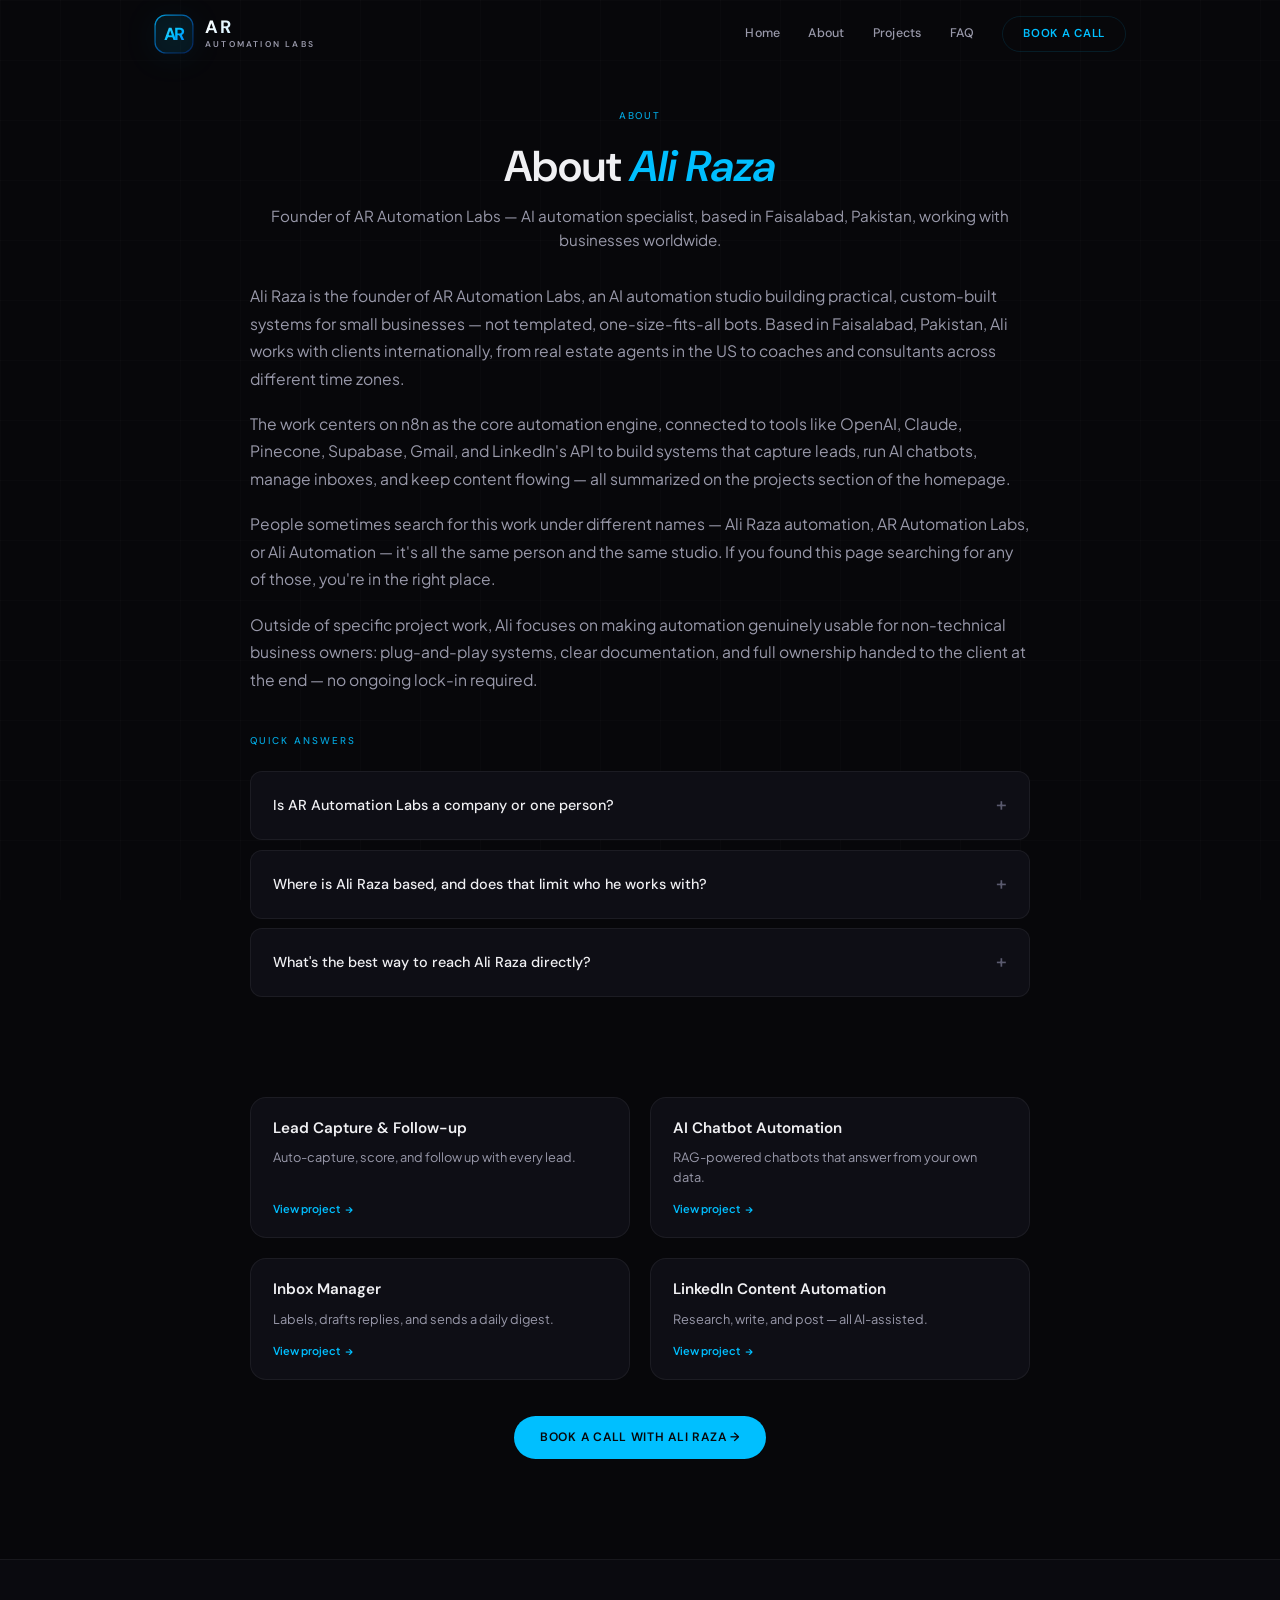
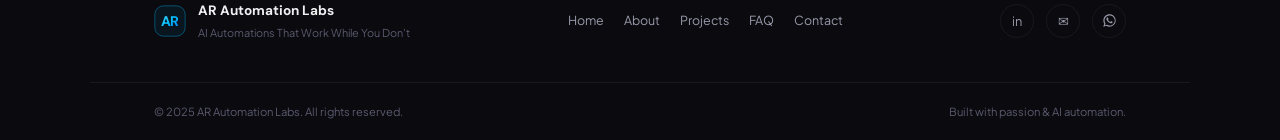
==== about.html @ 4096d112 "Add files via upload" ====
<!DOCTYPE html>
<html lang="en">
<head>
    <meta charset="UTF-8">
    <meta name="viewport" content="width=device-width, initial-scale=1.0">
    <title>About Ali Raza | Founder, AR Automation Labs</title>
    <meta name="description" content="Ali Raza is the founder of AR Automation Labs, an AI automation specialist based in Faisalabad, Pakistan, building n8n workflows for real estate, coaching, and consulting businesses worldwide.">
    <meta name="author" content="Ali Raza">
    <meta name="robots" content="index, follow, max-snippet:-1">
    <link rel="canonical" href="https://ar-automation-labs.vercel.app/about.html">

    <!-- Google Search Console verification: paste your code inside content="" below -->
    <meta name="google-site-verification" content="PASTE_YOUR_GSC_CODE_HERE">

    <meta property="og:type" content="website">
    <meta property="og:url" content="https://ar-automation-labs.vercel.app/about.html">
    <meta property="og:title" content="About Ali Raza — Founder, AR Automation Labs">
    <meta property="og:description" content="The story behind Ali Raza and AR Automation Labs.">
    <meta property="og:site_name" content="AR Automation Lab">
    <meta property="og:image" content="https://ar-automation-labs.vercel.app/uploads/profile_pic.png">
    <meta property="og:image:alt" content="Ali Raza — AI Automation Specialist at AR Automation Lab">

    <meta name="twitter:card" content="summary_large_image">
    <meta name="twitter:title" content="About Ali Raza — Founder, AR Automation Labs">
    <meta name="twitter:description" content="The story behind Ali Raza and AR Automation Labs.">
    <meta name="twitter:image" content="https://ar-automation-labs.vercel.app/uploads/profile_pic.png">
    <meta name="twitter:image:alt" content="Ali Raza — AI Automation Specialist at AR Automation Lab">

    <meta name="theme-color" content="#07070A">

    <link rel="preconnect" href="https://fonts.googleapis.com">
    <link rel="preconnect" href="https://fonts.gstatic.com" crossorigin>
    <link href="https://fonts.googleapis.com/css2?family=DM+Sans:ital,opsz,wght@0,9..40,300;0,9..40,400;0,9..40,500;0,9..40,600;0,9..40,700;1,9..40,400;1,9..40,700&family=Plus+Jakarta+Sans:wght@300;400;500;600;700&display=swap" rel="stylesheet">

    <link rel="icon" type="image/svg+xml" href="favicon.svg">
    <link rel="apple-touch-icon" href="uploads/profile_pic.png">

    <script type="application/ld+json">
    {
      "@context": "https://schema.org",
      "@type": "ProfilePage",
      "mainEntity": { "@id": "https://ar-automation-labs.vercel.app#person" }
    }
    </script>

    <link rel="stylesheet" href="style.css">
</head>
<body>
    <div class="scroll-progress" id="scrollProgress" aria-hidden="true"></div>
    <div class="grid-bg" aria-hidden="true"></div>
    <div class="mouse-glow" id="mouseGlow" aria-hidden="true"></div>

    <header class="header" role="banner">
        <div class="header__inner">
            <a href="index.html#hero" class="brand" aria-label="AR Automation Labs - Home">
                <span class="brand__mark" aria-hidden="true">
                    <svg viewBox="0 0 48 48" fill="none">
                        <defs>
                            <linearGradient id="arGrad" x1="4" y1="4" x2="44" y2="44" gradientUnits="userSpaceOnUse">
                                <stop stop-color="#7FE3FF"/><stop offset=".5" stop-color="#00BFFF"/><stop offset="1" stop-color="#0055FF"/>
                            </linearGradient>
                            <linearGradient id="arRing" x1="0" y1="0" x2="48" y2="48" gradientUnits="userSpaceOnUse">
                                <stop stop-color="rgba(0,191,255,.85)"/><stop offset="1" stop-color="rgba(0,85,255,.25)"/>
                            </linearGradient>
                        </defs>
                        <rect x="1.25" y="1.25" width="45.5" height="45.5" rx="13" fill="rgba(0,191,255,.07)" stroke="url(#arRing)" stroke-width="1.4"/>
                        <text x="24" y="24" text-anchor="middle" dominant-baseline="central" fill="url(#arGrad)" font-family="'DM Sans','Plus Jakarta Sans',sans-serif" font-size="21" font-weight="700" letter-spacing="-1.4">AR</text>
                    </svg>
                </span>
                <span class="brand__txt">
                    <span class="brand__name">AR</span>
                    <span class="brand__sub">Automation Labs</span>
                </span>
            </a>
            <nav class="header__nav" role="navigation" aria-label="Main">
                <a href="index.html#hero" class="header__nav-link">Home</a>
                <a href="index.html#about" class="header__nav-link">About</a>
                <a href="index.html#automations" class="header__nav-link">Projects</a>
                <a href="index.html#faq" class="header__nav-link">FAQ</a>
                <a href="index.html#contact" class="header__cta">Book a Call</a>
            </nav>
            <button class="header__menu-btn" aria-label="Menu" aria-expanded="false">
                <span></span><span></span><span></span>
            </button>
        </div>
    </header>

    <div class="mobile-menu" id="mobileMenu" role="dialog" aria-label="Navigation menu" aria-hidden="true">
        <button class="mobile-menu__close" id="mobileMenuClose" aria-label="Close menu">
            <svg viewBox="0 0 24 24" fill="none" aria-hidden="true"><path d="M6 6l12 12M18 6L6 18" stroke="currentColor" stroke-width="2" stroke-linecap="round"/></svg>
        </button>
        <div class="mobile-menu__inner">
            <a href="index.html#hero" class="mobile-menu__link">Home</a>
            <a href="index.html#about" class="mobile-menu__link">About</a>
            <a href="index.html#automations" class="mobile-menu__link">Projects</a>
            <a href="index.html#faq" class="mobile-menu__link">FAQ</a>
            <a href="index.html#contact" class="mobile-menu__cta">Book a Call</a>
        </div>
    </div>

    <main>
        <section class="section section--compact" data-animate>
            <div class="automations__inner" style="max-width:780px">

                <div class="automations__head" style="margin-bottom:30px">
                    <span class="label">About</span>
                    <h1 style="font-family:var(--fh);font-size:clamp(1.8rem,4vw,2.7rem);font-weight:600;line-height:1.15;margin-bottom:12px">About <span class="cyan">Ali Raza</span></h1>
                    <p class="automations__head-sub">Founder of AR Automation Labs — AI automation specialist, based in Faisalabad, Pakistan, working with businesses worldwide.</p>
                </div>

                <p style="color:var(--t2);line-height:1.75;margin-bottom:18px;font-size:.98rem">Ali Raza is the founder of AR Automation Labs, an AI automation studio building practical, custom-built systems for small businesses — not templated, one-size-fits-all bots. Based in Faisalabad, Pakistan, Ali works with clients internationally, from real estate agents in the US to coaches and consultants across different time zones.</p>
                <p style="color:var(--t2);line-height:1.75;margin-bottom:18px;font-size:.98rem">The work centers on n8n as the core automation engine, connected to tools like OpenAI, Claude, Pinecone, Supabase, Gmail, and LinkedIn's API to build systems that capture leads, run AI chatbots, manage inboxes, and keep content flowing — all summarized on the <a href="index.html#automations">projects section</a> of the homepage.</p>
                <p style="color:var(--t2);line-height:1.75;margin-bottom:18px;font-size:.98rem">People sometimes search for this work under different names — Ali Raza automation, AR Automation Labs, or Ali Automation — it's all the same person and the same studio. If you found this page searching for any of those, you're in the right place.</p>
                <p style="color:var(--t2);line-height:1.75;margin-bottom:32px;font-size:.98rem">Outside of specific project work, Ali focuses on making automation genuinely usable for non-technical business owners: plug-and-play systems, clear documentation, and full ownership handed to the client at the end — no ongoing lock-in required.</p>

                <div style="margin-bottom:8px">
                    <span class="label" style="margin-bottom:14px">Quick answers</span>
                </div>
                <div class="faq__list">
                    <div class="faq-item faq-item--visible">
                        <button class="faq-q" aria-expanded="false">Is AR Automation Labs a company or one person?</button>
                        <div class="faq-a"><p>Ali Raza is the founder and the person actually building every automation — a focused, hands-on studio rather than a large agency.</p></div>
                    </div>
                    <div class="faq-item faq-item--visible">
                        <button class="faq-q" aria-expanded="false">Where is Ali Raza based, and does that limit who he works with?</button>
                        <div class="faq-a"><p>Based in Faisalabad, Pakistan, but working with clients worldwide remotely — location hasn't been a barrier for any project so far.</p></div>
                    </div>
                    <div class="faq-item faq-item--visible">
                        <button class="faq-q" aria-expanded="false">What's the best way to reach Ali Raza directly?</button>
                        <div class="faq-a"><p>Email, LinkedIn, or WhatsApp — all linked at the bottom of every page, or use the contact form on the homepage.</p></div>
                    </div>
                </div>
            </div>
        </section>

        <section class="section section--compact" data-animate style="padding-top:0">
            <div class="automations__inner" style="max-width:780px">
                <div class="cards-grid">
                    <a class="card" href="lead-capture.html">
                        <div class="card__body"><h3>Lead Capture & Follow-up</h3><p>Auto-capture, score, and follow up with every lead.</p><span class="card__cta">View project <span class="card__cta-arrow">→</span></span></div>
                    </a>
                    <a class="card" href="ai-chatbots.html">
                        <div class="card__body"><h3>AI Chatbot Automation</h3><p>RAG-powered chatbots that answer from your own data.</p><span class="card__cta">View project <span class="card__cta-arrow">→</span></span></div>
                    </a>
                    <a class="card" href="inbox-manager.html">
                        <div class="card__body"><h3>Inbox Manager</h3><p>Labels, drafts replies, and sends a daily digest.</p><span class="card__cta">View project <span class="card__cta-arrow">→</span></span></div>
                    </a>
                    <a class="card" href="linkedin-content.html">
                        <div class="card__body"><h3>LinkedIn Content Automation</h3><p>Research, write, and post — all AI-assisted.</p><span class="card__cta">View project <span class="card__cta-arrow">→</span></span></div>
                    </a>
                </div>
                <div style="text-align:center;margin-top:36px">
                    <a href="index.html#contact" class="btn btn--solid">Book a Call With Ali Raza →</a>
                </div>
            </div>
        </section>
    </main>

    <footer class="footer" role="contentinfo">
        <div class="footer__inner">
            <div class="footer__brand">
                <svg width="32" height="32" viewBox="0 0 48 48" fill="none" aria-hidden="true">
                    <defs><linearGradient id="arGradF" x1="4" y1="4" x2="44" y2="44" gradientUnits="userSpaceOnUse"><stop stop-color="#7FE3FF"/><stop offset=".5" stop-color="#00BFFF"/><stop offset="1" stop-color="#0055FF"/></linearGradient></defs>
                    <rect x="1.25" y="1.25" width="45.5" height="45.5" rx="13" fill="rgba(0,191,255,.07)" stroke="rgba(0,191,255,.4)" stroke-width="1.4"/>
                    <text x="24" y="24" text-anchor="middle" dominant-baseline="central" fill="url(#arGradF)" font-family="'DM Sans','Plus Jakarta Sans',sans-serif" font-size="21" font-weight="700" letter-spacing="-1.4">AR</text>
                </svg>
                <div><span class="footer__brand-name">AR Automation Labs</span><span class="footer__brand-sub">AI Automations That Work While You Don't</span></div>
            </div>
            <nav class="footer__nav" aria-label="Footer navigation">
                <a href="index.html#hero">Home</a>
                <a href="index.html#about">About</a>
                <a href="index.html#automations">Projects</a>
                <a href="index.html#faq">FAQ</a>
                <a href="index.html#contact">Contact</a>
            </nav>
            <div class="footer__socials">
                <a href="https://www.linkedin.com/in/ar-automation-labs/" target="_blank" rel="noopener" aria-label="LinkedIn">in</a>
                <a href="https://mail.google.com/mail/?view=cm&to=aiautomationexpert786@gmail.com" target="_blank" rel="noopener" aria-label="Email">&#9993;</a>
                <a href="https://wa.me/923236290238" target="_blank" rel="noopener" aria-label="WhatsApp"><svg viewBox="0 0 24 24" width="15" height="15" fill="currentColor" aria-hidden="true"><path d="M12.04 2C6.6 2 2.2 6.4 2.2 11.84c0 1.94.52 3.76 1.42 5.33L2 22l4.96-1.58a9.8 9.8 0 005.08 1.4h.01c5.43 0 9.84-4.4 9.84-9.84C21.89 6.4 17.48 2 12.04 2zm0 17.96h-.01a8.2 8.2 0 01-4.17-1.14l-.3-.18-2.94.94.95-2.87-.2-.3a8.14 8.14 0 01-1.25-4.37c0-4.5 3.67-8.16 8.18-8.16 2.18 0 4.23.85 5.78 2.4a8.1 8.1 0 012.39 5.77c0 4.5-3.67 8.16-8.18 8.16zm4.49-6.11c-.25-.13-1.46-.72-1.68-.8-.23-.08-.39-.13-.56.12-.16.25-.64.8-.79.97-.14.16-.29.19-.54.06a6.7 6.7 0 01-1.97-1.21 7.4 7.4 0 01-1.36-1.7c-.14-.24-.02-.37.11-.5.11-.11.25-.29.37-.44.12-.15.16-.25.25-.42.08-.16.04-.31-.02-.44-.06-.12-.56-1.34-.76-1.84-.2-.48-.4-.42-.56-.43h-.48c-.16 0-.43.06-.65.31-.22.25-.85.83-.85 2.02s.87 2.34.99 2.51c.12.16 1.71 2.61 4.14 3.66.58.25 1.03.4 1.38.51.58.18 1.11.16 1.53.1.47-.07 1.46-.6 1.66-1.18.2-.58.2-1.07.14-1.18-.06-.1-.22-.16-.47-.28z"/></svg></a>
            </div>
        </div>
        <div class="footer__bottom">
            <span>© 2025 AR Automation Labs. All rights reserved.</span>
            <span>Built with passion &amp; AI automation.</span>
        </div>
    </footer>

    <script src="main.js"></script>
</body>
</html>
---- style.css ----
:root{--bg:#07070A;--bg2:#0A0A0F;--card:#0E0E15;--card-h:#13131C;--modal-bg:rgba(7,7,10,.95);--t1:#F0F0F3;--t2:#9999AA;--t3:#5A5A6E;--on:#07070A;--accent:#00BFFF;--accent-d:rgba(0,191,255,.12);--accent-g:rgba(0,191,255,.25);--accent2:#0055FF;--brd:rgba(255,255,255,.06);--brd-h:rgba(255,255,255,.12);--fh:'DM Sans',sans-serif;--fb:'Plus Jakarta Sans',sans-serif;--px:clamp(20px,5vw,72px);--mw:1100px;--rs:8px;--rm:12px;--rl:16px;--rp:9999px;--ease:cubic-bezier(.16,1,.3,1);--fast:.2s;--norm:.4s;--slow:.8s}
*,*::before,*::after{margin:0;padding:0;box-sizing:border-box}
html{scroll-behavior:smooth;scroll-padding-top:96px;-webkit-font-smoothing:antialiased;-moz-osx-font-smoothing:grayscale}
body{font-family:var(--fb);background:var(--bg);color:var(--t1);line-height:1.6;overflow-x:hidden;position:relative}
img{display:block;max-width:100%}
a{color:inherit;text-decoration:none}
button{font:inherit;cursor:pointer;border:none;background:none;color:inherit}
input,select,textarea{font:inherit;color:inherit}
ul{list-style:none}
::selection{background:var(--accent);color:var(--on)}
::-webkit-scrollbar{width:5px}
::-webkit-scrollbar-track{background:var(--bg)}
::-webkit-scrollbar-thumb{background:var(--t3);border-radius:3px}

/* GRID BG */
.grid-bg{position:fixed;inset:0;z-index:0;pointer-events:none;background-image:linear-gradient(rgba(255,255,255,.015) 1px,transparent 1px),linear-gradient(90deg,rgba(255,255,255,.015) 1px,transparent 1px);background-size:60px 60px}

/* MOUSE GLOW */
.mouse-glow{position:fixed;width:320px;height:320px;border-radius:50%;background:radial-gradient(circle,rgba(0,191,255,.06) 0%,transparent 70%);pointer-events:none;z-index:1;transform:translate(-50%,-50%);transition:opacity .3s ease;opacity:0}
.mouse-glow.active{opacity:1}

/* HEADER */
.header{position:fixed;top:0;left:0;right:0;z-index:200;padding:14px 0;transition:background var(--norm) var(--ease),backdrop-filter var(--norm) var(--ease),box-shadow var(--norm) var(--ease)}
.header.scrolled{background:rgba(7,7,10,.88);backdrop-filter:blur(20px);-webkit-backdrop-filter:blur(20px);box-shadow:0 1px 0 var(--brd)}
.header::before{content:'';position:absolute;top:0;left:50%;transform:translateX(-50%);width:80%;height:1px;background:linear-gradient(90deg,transparent,var(--accent-d),transparent);opacity:0;transition:opacity var(--norm) var(--ease)}
.header.scrolled::before{opacity:1}
.header__inner{max-width:var(--mw);margin:0 auto;padding:0 var(--px);display:flex;align-items:center;justify-content:space-between}
.header__logo{display:flex;align-items:center;gap:10px}
.header__logo-icon{width:32px;height:32px;flex-shrink:0}
.header__logo-text{font-family:var(--fh);font-size:.72rem;font-weight:700;letter-spacing:.08em;text-transform:uppercase;color:var(--t1)}
.header__logo-text--thin{font-weight:400;color:var(--t2);letter-spacing:.04em}
.header__nav{display:flex;align-items:center;gap:28px}
.header__nav-link{font-family:var(--fh);font-size:.78rem;font-weight:500;color:var(--t2);transition:color var(--fast) var(--ease);letter-spacing:.02em}
.header__nav-link:hover{color:var(--accent)}
.header__cta{font-family:var(--fh);font-size:.72rem;font-weight:600;letter-spacing:.06em;text-transform:uppercase;color:var(--accent);border:1px solid var(--accent-d);padding:8px 20px;border-radius:var(--rp);transition:all var(--fast) var(--ease)}
.header__cta:hover{background:var(--accent-d);border-color:var(--accent)}
.header__menu-btn{display:none;flex-direction:column;gap:5px;width:28px;padding:4px 0}
.header__menu-btn span{display:block;width:100%;height:2px;background:var(--t1);border-radius:2px;transition:all var(--fast) var(--ease)}

/* MOBILE MENU */
.mobile-menu{position:fixed;inset:0;z-index:300;background:var(--bg);display:flex;align-items:center;justify-content:center;opacity:0;visibility:hidden;transition:all var(--norm) var(--ease)}
.mobile-menu.open{opacity:1;visibility:visible}
.mobile-menu__inner{display:flex;flex-direction:column;align-items:center;gap:28px}
.mobile-menu__link{font-family:var(--fh);font-size:1.5rem;font-weight:600;color:var(--t2);transition:color var(--fast) var(--ease)}
.mobile-menu__link:hover{color:var(--accent)}
.mobile-menu__cta{font-family:var(--fh);font-size:1rem;font-weight:600;color:var(--accent);border:1px solid var(--accent);padding:12px 32px;border-radius:var(--rp);margin-top:12px}

/* SECTIONS */
.section{min-height:100vh;padding:120px var(--px) 100px;display:flex;align-items:center;justify-content:center;position:relative;z-index:1}
.section--compact{min-height:auto;padding:100px var(--px)}
.label{display:inline-block;font-family:var(--fh);font-size:.62rem;font-weight:500;letter-spacing:.2em;text-transform:uppercase;color:var(--accent);margin-bottom:18px;opacity:.85}
.cyan{color:var(--accent);font-style:italic}

/* HERO */
.hero{overflow:hidden}
.hero__inner{max-width:var(--mw);width:100%;margin:0 auto;text-align:center;position:relative;z-index:2}
.hero__badge{display:inline-flex;align-items:center;gap:6px;padding:8px 18px;background:var(--accent-d);border:1px solid rgba(0,191,255,.15);border-radius:var(--rp);font-family:var(--fh);font-size:.7rem;font-weight:600;color:var(--accent);letter-spacing:.06em;text-transform:uppercase;margin-bottom:32px}
.hero__title{font-family:var(--fh);font-size:clamp(2.5rem,6.5vw,5rem);font-weight:500;line-height:1.08;letter-spacing:-.025em;margin-bottom:24px}
.hero__line{display:block}
.hero__line--accent em{font-family:var(--fh);font-size:clamp(3rem,8vw,6.5rem);font-weight:700;font-style:italic;color:var(--accent);text-shadow:0 0 60px var(--accent-g),0 0 120px rgba(0,191,255,.08)}
.hero__sub{font-size:clamp(.92rem,1.2vw,1.1rem);color:var(--t2);max-width:500px;line-height:1.7;margin:0 auto 36px}
.hero__btns{display:flex;gap:14px;justify-content:center;flex-wrap:wrap;margin-bottom:60px}
.hero__scroll{display:flex;align-items:center;justify-content:center;gap:8px;color:var(--t3);font-size:.62rem;text-transform:uppercase;letter-spacing:.15em}

/* PARTICLES */
.hero__particles{position:absolute;inset:0;overflow:hidden;z-index:1}
.particle{position:absolute;width:var(--s,2px);height:var(--s,2px);background:var(--accent);border-radius:50%;opacity:.25;animation:pFloat var(--d,4s) ease-in-out infinite alternate}
.star-line{position:absolute;width:1px;height:48px;background:linear-gradient(to bottom,var(--accent),transparent);opacity:.18;animation:sDrift var(--d,6s) ease-in-out infinite alternate;transform-origin:top}
.circuit-line{position:absolute;height:1px;width:var(--w,100px);background:linear-gradient(to right,var(--accent),transparent);opacity:.12;animation:cPulse var(--d,8s) ease-in-out infinite alternate}
.circuit-line[style*="--dir:1"]{background:linear-gradient(to left,var(--accent),transparent)}
@keyframes pFloat{0%{transform:translate(0,0) scale(1);opacity:.2}100%{transform:translate(var(--dx,18px),var(--dy,-32px)) scale(1.8);opacity:.55}}
@keyframes sDrift{0%{transform:rotate(45deg) translateY(0) translateX(0);opacity:.1}50%{opacity:.28}100%{transform:rotate(45deg) translateY(var(--dy,-50px)) translateX(var(--dx,20px));opacity:.18}}
@keyframes cPulse{0%{opacity:.06;transform:scaleX(.5) translateX(-10px)}100%{opacity:.22;transform:scaleX(1.3) translateX(10px)}}

/* BUTTONS */
.btn{display:inline-flex;align-items:center;justify-content:center;gap:8px;padding:12px 26px;font-family:var(--fh);font-size:.76rem;font-weight:600;letter-spacing:.06em;text-transform:uppercase;border-radius:var(--rp);transition:all var(--fast) var(--ease);white-space:nowrap}
.btn--ghost{border:1px solid var(--brd-h);color:var(--t2)}.btn--ghost:hover{border-color:var(--accent);color:var(--accent)}
.btn--solid{background:var(--accent);color:var(--on)}.btn--solid:hover{box-shadow:0 4px 24px var(--accent-g);transform:translateY(-1px)}
.btn--full{width:100%}
.btn__load,.btn__ok{display:none}
.btn.loading .btn__text{display:none}.btn.loading .btn__load{display:inline-flex}
.btn.ok .btn__text,.btn.ok .btn__load{display:none}.btn.ok .btn__ok{display:inline-flex}

/* ABOUT */
.about__inner{max-width:var(--mw);width:100%;margin:0 auto;display:grid;grid-template-columns:280px 1fr;gap:clamp(40px,5vw,72px);align-items:center}
.about__photo-wrap{display:flex;justify-content:center}
.about__photo{position:relative;width:240px;height:240px}
.about__photo-ring{position:absolute;inset:-5px;border-radius:50%;border:1.5px solid var(--accent-d);animation:ringPulse 3s ease-in-out infinite}
@keyframes ringPulse{0%,100%{opacity:.5;transform:scale(1)}50%{opacity:1;transform:scale(1.02)}}
.about__photo-img{width:100%;height:100%;border-radius:50%;object-fit:cover;object-position:center top;display:block;border:2px solid var(--brd-h)}
.about__text h2{font-family:var(--fh);font-size:clamp(1.6rem,3vw,2.4rem);font-weight:600;line-height:1.2;margin-bottom:18px}
.about__text p{color:var(--t2);line-height:1.8;margin-bottom:14px;font-size:.95rem}
.about__stats{display:flex;gap:24px;margin-top:28px;flex-wrap:wrap}
.about__stat{display:flex;flex-direction:column;gap:2px}
.about__stat-num{font-family:var(--fh);font-size:1.4rem;font-weight:700;color:var(--accent)}
.about__stat-label{font-size:.65rem;text-transform:uppercase;letter-spacing:.1em;color:var(--t3)}

/* TICKER */
.section--ticker{min-height:auto;padding:50px 0;overflow:hidden;border-top:1px solid var(--brd);border-bottom:1px solid var(--brd);position:relative;z-index:1}
.ticker-wrap{overflow:hidden;width:100%}
.ticker-track{display:flex;gap:40px;animation:tickerScroll 30s linear infinite;width:max-content}
.ticker-item{font-family:var(--fh);font-size:.78rem;font-weight:500;letter-spacing:.08em;text-transform:uppercase;color:var(--t2);white-space:nowrap;opacity:.65;transition:all var(--fast) var(--ease)}
.ticker-item:hover{opacity:1;color:var(--accent);text-shadow:0 0 12px var(--accent-g)}
@keyframes tickerScroll{0%{transform:translateX(0)}100%{transform:translateX(-50%)}}

/* SCROLL SECTION ANIMATIONS */
[data-animate]{opacity:0;transform:translateY(30px);transition:opacity .9s var(--ease),transform .9s var(--ease)}
[data-animate].visible{opacity:1;transform:translateY(0)}

/* PROBLEM */
.problem__inner{max-width:var(--mw);width:100%;margin:0 auto}
.problem__head{text-align:center;margin-bottom:48px}
.problem__head h2{font-family:var(--fh);font-size:clamp(1.8rem,4vw,2.8rem);font-weight:600;line-height:1.1;margin-bottom:10px}
.problem__grid{display:grid;grid-template-columns:repeat(4,1fr);gap:16px}
.problem-card{background:var(--card);border:1px solid var(--brd);border-radius:var(--rl);padding:28px 22px;text-align:center;transition:all var(--norm) var(--ease)}
.problem-card:hover{border-color:rgba(255,107,107,.2);transform:translateY(-3px)}
.problem-card__icon{font-size:2rem;margin-bottom:14px;display:block}
.problem-card h3{font-family:var(--fh);font-size:.95rem;font-weight:600;margin-bottom:8px;color:#FF8B8B}
.problem-card p{color:var(--t2);font-size:.82rem;line-height:1.6}

/* SOLUTION */
.solution__inner{max-width:var(--mw);width:100%;margin:0 auto}
.solution__head{text-align:center;margin-bottom:48px}
.solution__head h2{font-family:var(--fh);font-size:clamp(1.8rem,4vw,2.8rem);font-weight:600;line-height:1.1;margin-bottom:10px}
.solution__compare{display:grid;grid-template-columns:1fr auto 1fr;gap:0;align-items:stretch;background:var(--card);border:1px solid var(--brd);border-radius:var(--rl);overflow:hidden}
.solution__side{padding:32px 28px}
.solution__side--before{background:rgba(255,107,107,.02);border-right:1px solid var(--brd)}
.solution__side--after{background:rgba(0,191,255,.02)}
.solution__side h3{font-family:var(--fh);font-size:1.1rem;font-weight:600;margin-bottom:18px}
.solution__side--before h3{color:#FF8B8B}
.solution__side--after h3{color:var(--accent)}
.solution__side li{position:relative;padding-left:20px;margin-bottom:12px;color:var(--t2);font-size:.88rem;line-height:1.5}
.solution__side--before li::before{content:'✗';position:absolute;left:0;color:#FF6B6B;font-weight:700}
.solution__side--after li::before{content:'✓';position:absolute;left:0;color:var(--accent);font-weight:700}
.solution__side li strong{color:var(--t1);font-weight:600}
.solution__divider{display:flex;align-items:center;justify-content:center;padding:0 16px;background:var(--bg);flex-shrink:0}

/* AUTOMATIONS */
.automations__inner{max-width:var(--mw);width:100%;margin:0 auto}
.automations__head{text-align:center;margin-bottom:56px}
.automations__head h2{font-family:var(--fh);font-size:clamp(2rem,4vw,3rem);font-weight:600;line-height:1.1;margin-bottom:14px}
.automations__head-sub{color:var(--t2);font-size:.95rem}
.cards-grid{display:grid;grid-template-columns:repeat(2,1fr);gap:20px}
.card{background:var(--card);border:1px solid var(--brd);border-radius:var(--rl);overflow:hidden;cursor:pointer;display:flex;flex-direction:column;transition:all var(--norm) var(--ease);position:relative}
.card:hover{border-color:var(--brd-h);transform:translateY(-4px);box-shadow:0 20px 60px rgba(0,0,0,.3)}
.card__img{width:100%;aspect-ratio:20/9;background:linear-gradient(135deg,#0a0f1a,#0f1520);display:flex;align-items:center;justify-content:center;color:var(--t3);font-size:.78rem;position:relative;overflow:hidden}
.card__img img{width:100%;height:100%;object-fit:cover;display:block;transition:transform var(--norm) var(--ease)}
.card:hover .card__img img{transform:scale(1.03)}
.card__img::after{content:'';position:absolute;bottom:0;left:0;right:0;height:40%;background:linear-gradient(to top,var(--card),transparent);pointer-events:none;z-index:1}
.card__body{padding:18px 22px 20px;display:flex;flex-direction:column;gap:8px;flex:1;position:relative;z-index:2}
.card h3{font-family:var(--fh);font-size:.95rem;font-weight:600}
.card p{color:var(--t2);font-size:.8rem;line-height:1.55}
.card__tags{display:flex;flex-wrap:wrap;gap:5px}
.card__tags span{font-size:.56rem;font-weight:500;text-transform:uppercase;letter-spacing:.05em;color:var(--t3);background:rgba(255,255,255,.03);border:1px solid var(--brd);padding:2px 8px;border-radius:var(--rp);transition:all var(--fast) var(--ease)}
.card:hover .card__tags span{border-color:var(--accent-d);color:var(--t2)}
.card__cta{display:inline-flex;align-items:center;gap:5px;font-size:.68rem;font-weight:600;color:var(--accent);margin-top:auto;padding-top:4px;transition:gap var(--fast) var(--ease)}
.card:hover .card__cta{gap:9px}

/* REVEAL */
.reveal-right{opacity:0;transform:translateX(50px);transition:opacity var(--slow) var(--ease),transform var(--slow) var(--ease)}
.reveal-right.revealed{opacity:1;transform:translateX(0)}

/* FAQ */
.faq__inner{max-width:700px;width:100%;margin:0 auto}
.faq__head{text-align:center;margin-bottom:48px}
.faq__head h2{font-family:var(--fh);font-size:clamp(1.8rem,4vw,2.8rem);font-weight:600;line-height:1.1;margin-bottom:10px}
.faq__head-sub{color:var(--t2);font-size:.95rem}
.faq__list{display:flex;flex-direction:column;gap:10px}
.faq-item{background:var(--card);border:1px solid var(--brd);border-radius:var(--rm);overflow:hidden;transition:border-color var(--fast) var(--ease)}
.faq-item.open{border-color:var(--accent-d)}
.faq-q{width:100%;display:flex;align-items:center;justify-content:space-between;padding:18px 22px;font-family:var(--fh);font-size:.9rem;font-weight:500;color:var(--t1);text-align:left;gap:12px;transition:color var(--fast) var(--ease)}
.faq-q:hover{color:var(--accent)}
.faq-q::after{content:'+';font-size:1.2rem;color:var(--t3);transition:transform var(--fast) var(--ease),color var(--fast) var(--ease);flex-shrink:0}
.faq-item.open .faq-q::after{transform:rotate(45deg);color:var(--accent)}
.faq-a{max-height:0;overflow:hidden;transition:max-height var(--norm) var(--ease),padding var(--norm) var(--ease)}
.faq-item.open .faq-a{max-height:300px}
.faq-a p{padding:0 22px 18px;color:var(--t2);font-size:.88rem;line-height:1.7}
.faq-show-more{display:block;margin:16px auto 0;padding:10px 24px;font-family:var(--fh);font-size:.75rem;font-weight:600;color:var(--accent);border:1px solid var(--accent-d);border-radius:var(--rp);background:transparent;transition:all var(--fast) var(--ease)}
.faq-show-more:hover{background:var(--accent-d)}
.faq-hidden{display:none;flex-direction:column;gap:10px;margin-top:10px}
.faq-hidden.show{display:flex}

/* CONTACT */
.contact__inner{max-width:var(--mw);width:100%;margin:0 auto;display:grid;grid-template-columns:1fr 1fr;gap:clamp(40px,5vw,64px);align-items:start}
.contact__info h2{font-family:var(--fh);font-size:clamp(1.5rem,3vw,2.2rem);font-weight:600;line-height:1.15;margin-bottom:14px}
.contact__info>p{color:var(--t2);font-size:.95rem;line-height:1.7;margin-bottom:28px}
.contact-row{display:flex;align-items:center;gap:14px;padding:14px 16px;background:var(--card);border:1px solid var(--brd);border-radius:var(--rm);margin-bottom:10px;transition:all var(--fast) var(--ease)}
.contact-row:hover{border-color:var(--accent-d);transform:translateX(4px)}
.contact-row__icon{font-size:1rem;width:26px;text-align:center;color:var(--accent);flex-shrink:0}
.contact-row__label{display:block;font-size:.62rem;text-transform:uppercase;letter-spacing:.1em;color:var(--t3)}
.contact-row__val{display:block;font-size:.85rem;color:var(--t2);margin-top:2px}
.contact__form{display:flex;flex-direction:column;gap:18px;background:var(--card);border:1px solid var(--brd);border-radius:var(--rl);padding:30px 26px}
.field{display:flex;flex-direction:column;gap:6px}
.field label{font-family:var(--fh);font-size:.62rem;font-weight:600;letter-spacing:.12em;text-transform:uppercase;color:var(--t3)}
.field input,.field select,.field textarea{padding:12px 15px;background:var(--bg2);border:1px solid var(--brd);border-radius:var(--rs);color:var(--t1);transition:border-color var(--fast) var(--ease),box-shadow var(--fast) var(--ease);outline:none;font-size:.9rem}
.field input::placeholder,.field textarea::placeholder{color:var(--t3);font-style:italic}
.field input:focus,.field select:focus,.field textarea:focus{border-color:var(--accent);box-shadow:0 0 0 3px var(--accent-d)}
.field select{appearance:none;background-image:url("data:image/svg+xml,%3Csvg xmlns='http://www.w3.org/2000/svg' width='14' height='14' viewBox='0 0 14 14'%3E%3Cpath d='M3 5l4 4 4-4' stroke='%235A5A6E' stroke-width='1.5' fill='none' stroke-linecap='round' stroke-linejoin='round'/%3E%3C/svg%3E");background-repeat:no-repeat;background-position:right 14px center;padding-right:36px;cursor:pointer}
.field textarea{resize:vertical;min-height:85px}
.form-msg{font-size:.8rem;text-align:center;min-height:16px}
.form-msg--ok{color:var(--accent)}.form-msg--err{color:#FF6B6B}

/* FOOTER */
.footer{position:relative;z-index:1;border-top:1px solid var(--brd);background:var(--bg2)}
.footer__inner{max-width:var(--mw);margin:0 auto;padding:40px var(--px);display:flex;align-items:center;justify-content:space-between;gap:24px;flex-wrap:wrap}
.footer__brand{display:flex;align-items:center;gap:12px;color:var(--t2)}
.footer__brand-name{display:block;font-family:var(--fh);font-weight:700;font-size:.85rem;color:var(--t1)}
.footer__brand-sub{display:block;font-size:.68rem;color:var(--t3);margin-top:2px}
.footer__nav{display:flex;gap:20px}
.footer__nav a{font-size:.78rem;color:var(--t2);transition:color var(--fast) var(--ease)}.footer__nav a:hover{color:var(--accent)}
.footer__socials{display:flex;gap:12px}
.footer__socials a{width:34px;height:34px;display:flex;align-items:center;justify-content:center;border:1px solid var(--brd);border-radius:50%;font-size:.8rem;color:var(--t2);transition:all var(--fast) var(--ease)}.footer__socials a:hover{border-color:var(--accent);color:var(--accent)}
.footer__bottom{max-width:var(--mw);margin:0 auto;padding:20px var(--px);border-top:1px solid var(--brd);display:flex;justify-content:space-between;font-size:.7rem;color:var(--t3);flex-wrap:wrap;gap:8px}

/* MODALS */
.modal-overlay{position:fixed;inset:0;z-index:500;background:var(--modal-bg);backdrop-filter:blur(20px);-webkit-backdrop-filter:blur(20px);display:flex;align-items:center;justify-content:center;padding:20px;opacity:0;visibility:hidden;transition:all var(--norm) var(--ease)}
.modal-overlay.open{opacity:1;visibility:visible}
.modal{width:100%;max-width:620px;max-height:90vh;overflow-y:auto;background:#0E0E15;border:1px solid var(--brd);border-radius:var(--rl);padding:36px 32px;transform:translateY(20px) scale(.97);transition:transform var(--norm) var(--ease);position:relative}
.modal-overlay.open .modal{transform:translateY(0) scale(1)}
.modal__x{position:absolute;top:14px;right:14px;width:34px;height:34px;display:flex;align-items:center;justify-content:center;font-size:1.3rem;color:var(--t3);border-radius:50%;transition:color var(--fast) var(--ease)}.modal__x:hover{color:var(--t1)}
.modal__header{margin-bottom:20px}
.modal__badge{display:inline-block;padding:4px 12px;background:var(--accent-d);color:var(--accent);font-family:var(--fh);font-size:.62rem;font-weight:600;letter-spacing:.08em;text-transform:uppercase;border-radius:var(--rp);margin-bottom:10px}
.modal h3{font-family:var(--fh);font-size:1.5rem;font-weight:600}
.modal__img-big{width:100%;aspect-ratio:16/9;background:linear-gradient(135deg,#0a0f1a,#0f1520);border:1px solid var(--brd);border-radius:var(--rm);display:flex;align-items:center;justify-content:center;color:var(--t3);font-size:.85rem;margin-bottom:20px}
.modal__tech{display:flex;align-items:center;gap:10px;margin-bottom:16px;flex-wrap:wrap}
.modal__tech-label{font-size:.62rem;font-weight:600;text-transform:uppercase;letter-spacing:.1em;color:var(--t3)}
.modal__tech-tags{display:flex;flex-wrap:wrap;gap:5px}
.modal__tech-tags span{font-size:.58rem;font-weight:500;text-transform:uppercase;color:var(--accent);background:var(--accent-d);padding:3px 10px;border-radius:var(--rp)}
.modal__desc{color:var(--t2);line-height:1.8;margin-bottom:24px;font-size:.9rem}
.modal__steps{display:flex;flex-direction:column;gap:12px;margin-bottom:28px}
.modal__step{display:flex;gap:14px;align-items:flex-start}
.modal__step-num{width:28px;height:28px;flex-shrink:0;display:flex;align-items:center;justify-content:center;background:var(--accent);color:var(--on);font-family:var(--fh);font-size:.7rem;font-weight:700;border-radius:50%}
.modal__step div{display:flex;flex-direction:column;gap:2px}
.modal__step div strong{font-size:.85rem;font-weight:600}
.modal__step div span{font-size:.78rem;color:var(--t3)}
.modal__go{margin-top:8px}

/* CHATBOT */

/* MOBILE */
@media(max-width:768px){
.header__nav{display:none}
.header__menu-btn{display:flex}
.section{min-height:auto;padding:100px 20px 70px}
.section--compact{padding:80px 20px 60px}
.hero__title{font-size:clamp(2rem,10vw,2.8rem)}
.hero__line--accent em{font-size:clamp(2.4rem,11vw,3.2rem)}
.hero__sub{font-size:.9rem}
.hero__btns{flex-direction:column;align-items:center}
.hero__btns .btn{width:100%;max-width:280px;justify-content:center}
.hero__scroll{display:none}
.about__inner{grid-template-columns:1fr;text-align:center}
.about__photo{width:180px;height:180px}
.about__stats{justify-content:center}
.problem__grid{grid-template-columns:repeat(2,1fr)}
.solution__compare{grid-template-columns:1fr;overflow:hidden}
.solution__divider{display:none}
.solution__side--before{border-right:none;border-bottom:1px solid var(--brd)}.cards-grid{grid-template-columns:1fr}
.contact__inner{grid-template-columns:1fr}
.contact__form{padding:24px 20px}
.modal{padding:24px 20px;max-height:90vh}
.footer__inner{flex-direction:column;text-align:center}
.footer__nav{justify-content:center}
.footer__socials{justify-content:center}
.footer__bottom{justify-content:center;text-align:center}
}

/* VIDEO DEMO */
.demo__inner{max-width:860px;width:100%;margin:0 auto}
.demo__head{text-align:center;margin-bottom:40px}
.demo__head h2{font-family:var(--fh);font-size:clamp(1.8rem,4vw,2.8rem);font-weight:600;line-height:1.1;margin-bottom:10px}
.demo__sub{color:var(--t2);font-size:.95rem;max-width:560px;margin:0 auto}
.demo__player-wrap{background:var(--card);border:1px solid var(--brd);border-radius:var(--rl);overflow:hidden;transition:border-color var(--norm) var(--ease)}
.demo__player-wrap:hover{border-color:var(--brd-h)}
.demo__player{position:relative;width:100%;aspect-ratio:16/9;background:#000}
.demo__player iframe{position:absolute;inset:0;width:100%;height:100%;border:none;display:block}
.demo__meta{display:flex;align-items:center;justify-content:space-between;padding:16px 22px;gap:16px;border-top:1px solid var(--brd);flex-wrap:wrap}
.demo__meta-left{display:flex;flex-direction:column;gap:4px}
.demo__badge{font-size:.6rem;font-weight:600;text-transform:uppercase;letter-spacing:.1em;color:var(--accent)}
.demo__title{font-family:var(--fh);font-size:.88rem;font-weight:600;color:var(--t1)}
.demo__dur{font-size:.75rem;color:var(--t3)}
.demo__cta{flex-shrink:0}
@media(max-width:768px){
.demo__meta{flex-direction:column;align-items:flex-start}
.demo__cta{width:100%;justify-content:center}
}

@media(max-width:480px){
.problem__grid{grid-template-columns:1fr}
.hero__title{font-size:1.7rem}
.hero__line--accent em{font-size:2rem}
.about__text h2{font-size:1.3rem}
.automations__head h2{font-size:1.4rem}
.solution__head h2{font-size:1.4rem}
.contact__info h2{font-size:1.3rem}
.faq__head h2{font-size:1.4rem}
}

/* ===== ARIA ASSISTANT ===== */
.chat-widget{position:fixed;bottom:24px;right:24px;left:auto;z-index:400}
.chat__btn{display:flex;align-items:center;gap:9px;padding:12px 20px;background:var(--accent);color:var(--on);font-family:var(--fh);font-size:.8rem;font-weight:700;letter-spacing:.02em;border-radius:var(--rp);box-shadow:0 6px 26px var(--accent-g);transition:transform var(--fast) var(--ease),box-shadow var(--fast) var(--ease);position:relative}
.chat__btn:hover{transform:translateY(-2px);box-shadow:0 10px 34px var(--accent-g)}
.chat__btn::after{content:'';position:absolute;inset:0;border-radius:var(--rp);border:1.5px solid var(--accent);animation:chatPulse 2.4s ease-in-out infinite;pointer-events:none}
.chat__btn-dot{width:7px;height:7px;border-radius:50%;background:var(--on);opacity:.75;flex-shrink:0}
@keyframes chatPulse{0%,100%{transform:scale(1);opacity:.45}50%{transform:scale(1.08);opacity:0}}

.chat__backdrop{position:fixed;inset:0;z-index:499;background:rgba(3,3,6,.62);backdrop-filter:blur(3px);-webkit-backdrop-filter:blur(3px);animation:chatFade var(--norm) var(--ease)}
.chat__backdrop[hidden]{display:none}
@keyframes chatFade{from{opacity:0}to{opacity:1}}

.chat__win{position:fixed;top:0;right:0;left:auto;bottom:0;z-index:500;width:min(420px,100vw);height:100dvh;background:var(--card);border-left:1px solid var(--brd);display:flex;flex-direction:column;box-shadow:0 0 70px rgba(0,0,0,.55);animation:chatSlide var(--norm) var(--ease)}
.chat__win[hidden]{display:none}
@keyframes chatSlide{from{transform:translateX(100%);opacity:.4}to{transform:translateX(0);opacity:1}}

.chat__head{display:flex;align-items:center;justify-content:space-between;gap:12px;padding:16px 18px;background:var(--bg2);border-bottom:1px solid var(--brd);flex-shrink:0}
.chat__head-info{display:flex;align-items:center;gap:10px;min-width:0}
.chat__av{width:36px;height:36px;display:flex;align-items:center;justify-content:center;background:var(--accent-d);border:1px solid var(--accent-g);color:var(--accent);border-radius:50%;font-family:var(--fh);font-size:.85rem;font-weight:700;flex-shrink:0}
.chat__name{display:block;font-family:var(--fh);font-size:.92rem;font-weight:700;letter-spacing:.02em}
.chat__st{display:block;font-size:.62rem;color:var(--accent)}
.chat__close{width:32px;height:32px;display:flex;align-items:center;justify-content:center;font-size:1.35rem;color:var(--t3);border-radius:50%;flex-shrink:0}
.chat__close:hover{color:var(--t1);background:rgba(255,255,255,.06)}

.chat__msgs{flex:1 1 auto;min-height:0;overflow-y:auto;padding:20px 18px;display:flex;flex-direction:column;gap:12px}
.cmsg{animation:cmsgIn .35s var(--ease)}
@keyframes cmsgIn{from{opacity:0;transform:translateY(6px)}to{opacity:1;transform:translateY(0)}}
.cmsg--bot .cmsg__b{background:var(--bg2);border:1px solid var(--brd);color:var(--t2);font-size:.84rem;line-height:1.6;padding:12px 15px;border-radius:4px 14px 14px 14px;max-width:92%;white-space:pre-line;display:inline-block}
.cmsg--user{display:flex;justify-content:flex-end}
.cmsg--user .cmsg__b{background:var(--accent);color:var(--on);font-size:.84rem;line-height:1.6;padding:12px 15px;border-radius:14px 4px 14px 14px;max-width:92%;white-space:pre-line}
.cmsg__t{display:block;margin-top:5px;font-size:.58rem;color:var(--t3);letter-spacing:.04em}
.cmsg--user .cmsg__t{text-align:right}
.cmsg__mail{display:inline-flex;align-items:center;gap:6px;margin-top:10px;padding:7px 13px;font-size:.7rem;font-weight:600;color:var(--accent);background:var(--accent-d);border:1px solid var(--accent-g);border-radius:var(--rp);transition:all var(--fast) var(--ease)}
.cmsg__mail:hover{background:var(--accent);color:var(--on)}
.dots{display:inline-flex;gap:3px;padding:2px 0}
.dots span{width:5px;height:5px;background:var(--t3);border-radius:50%;animation:dotB 1.4s ease-in-out infinite}
.dots span:nth-child(2){animation-delay:.16s}
.dots span:nth-child(3){animation-delay:.32s}
@keyframes dotB{0%,60%,100%{transform:translateY(0)}30%{transform:translateY(-5px)}}

.cqa{display:flex;flex-wrap:wrap;gap:6px;padding:0 18px 14px;flex-shrink:0}
.cqa[hidden]{display:none}
.qa{padding:7px 13px;font-size:.68rem;font-weight:500;color:var(--t2);background:var(--bg2);border:1px solid var(--brd);border-radius:var(--rp);transition:all var(--fast) var(--ease)}
.qa:hover{border-color:var(--accent);color:var(--accent);background:var(--accent-d)}

.chat__in{display:flex;gap:8px;padding:14px 16px;padding-bottom:calc(14px + env(safe-area-inset-bottom));border-top:1px solid var(--brd);background:var(--bg2);flex-shrink:0}
.chat__in[hidden]{display:none}
.chat__field{flex:1;min-width:0;padding:11px 15px;background:var(--card);border:1px solid var(--brd);border-radius:var(--rp);color:var(--t1);font-size:16px;outline:none;transition:border-color var(--fast) var(--ease)}
.chat__field:focus{border-color:var(--accent)}
.chat__send{width:42px;height:42px;display:flex;align-items:center;justify-content:center;background:var(--accent);color:var(--on);border-radius:50%;flex-shrink:0;transition:transform var(--fast) var(--ease)}
.chat__send:hover{transform:scale(1.06)}
.chat__send--wide{width:auto;padding:0 20px;border-radius:var(--rp);font-family:var(--fh);font-size:.78rem;font-weight:700}

@media(max-width:680px){
  .chat-widget{bottom:16px;right:16px;left:auto}
  .chat__btn{padding:11px 17px;font-size:.74rem}
  .chat__win{width:100vw;border-left:none}
  .chat__msgs{padding:16px 14px}
  .cqa{padding:0 14px 12px}
  .chat__in{padding:12px 14px;padding-bottom:calc(12px + env(safe-area-inset-bottom))}
}


/* ===== v2 ENHANCEMENTS ===== */

/* Scroll progress bar */
.scroll-progress{position:fixed;top:0;left:0;height:2px;width:0;z-index:600;background:linear-gradient(90deg,#7FE3FF,var(--accent),var(--accent2));box-shadow:0 0 12px var(--accent-g);transition:width .12s linear;pointer-events:none}

/* Premium brand logo */
.brand{display:flex;align-items:center;gap:11px;text-decoration:none}
.brand__mark{width:40px;height:40px;flex-shrink:0;display:block;filter:drop-shadow(0 4px 16px rgba(0,191,255,.28));transition:transform var(--norm) var(--ease),filter var(--norm) var(--ease)}
.brand__mark svg{width:100%;height:100%;display:block}
.brand:hover .brand__mark{transform:translateY(-1px) scale(1.04);filter:drop-shadow(0 6px 22px rgba(0,191,255,.45))}
.brand__txt{display:flex;flex-direction:column;line-height:1}
.brand__name{font-family:var(--fh);font-size:1.12rem;font-weight:700;letter-spacing:.09em;background:linear-gradient(120deg,#FFFFFF 0%,#BFE9FF 45%,var(--accent) 100%);-webkit-background-clip:text;background-clip:text;-webkit-text-fill-color:transparent;color:var(--t1)}
.brand__sub{margin-top:4px;font-family:var(--fh);font-size:.53rem;font-weight:600;letter-spacing:.26em;text-transform:uppercase;color:var(--t2);transition:color var(--fast) var(--ease)}
.brand:hover .brand__sub{color:var(--accent)}
@media(max-width:480px){.brand__mark{width:34px;height:34px}.brand__name{font-size:.98rem}.brand__sub{font-size:.46rem;letter-spacing:.22em}}

/* Mobile menu close button */
.mobile-menu__close{position:absolute;top:18px;right:18px;width:46px;height:46px;display:flex;align-items:center;justify-content:center;color:var(--t1);background:rgba(255,255,255,.04);border:1px solid var(--brd-h);border-radius:50%;transition:all var(--fast) var(--ease);z-index:2}
.mobile-menu__close svg{width:22px;height:22px}
.mobile-menu__close:hover,.mobile-menu__close:active{color:var(--accent);border-color:var(--accent);background:var(--accent-d);transform:rotate(90deg)}
.mobile-menu{background:rgba(7,7,10,.97);backdrop-filter:blur(18px);-webkit-backdrop-filter:blur(18px)}
.mobile-menu__link,.mobile-menu__cta{opacity:0;transform:translateY(14px);transition:opacity .45s var(--ease),transform .45s var(--ease),color var(--fast) var(--ease)}
.mobile-menu.open .mobile-menu__link,.mobile-menu.open .mobile-menu__cta{opacity:1;transform:translateY(0)}
.mobile-menu.open .mobile-menu__link:nth-child(1){transition-delay:.06s}
.mobile-menu.open .mobile-menu__link:nth-child(2){transition-delay:.12s}
.mobile-menu.open .mobile-menu__link:nth-child(3){transition-delay:.18s}
.mobile-menu.open .mobile-menu__link:nth-child(4){transition-delay:.24s}
.mobile-menu.open .mobile-menu__cta{transition-delay:.3s}

/* Generic scroll reveal */
[data-reveal]{opacity:0;transform:translateY(26px);transition:opacity .8s var(--ease),transform .8s var(--ease)}
[data-reveal].in-view{opacity:1;transform:none}
[data-reveal="left"]{transform:translateX(-32px)}
[data-reveal="right"]{transform:translateX(32px)}
[data-reveal="zoom"]{transform:scale(.94)}
@media(prefers-reduced-motion:reduce){
  html{scroll-behavior:auto}
  [data-reveal],.reveal-right{opacity:1!important;transform:none!important;transition:none!important}
  .card__shine,.chat__btn::after{display:none}
}

/* Interactive polish */
.btn{will-change:transform}
.btn--ghost:hover{transform:translateY(-2px);box-shadow:0 8px 26px rgba(0,191,255,.12)}
.header__nav-link{position:relative}
.header__nav-link::after{content:'';position:absolute;left:0;right:0;bottom:-5px;height:1px;background:var(--accent);transform:scaleX(0);transform-origin:right;transition:transform .35s var(--ease)}
.header__nav-link:hover::after{transform:scaleX(1);transform-origin:left}
.problem-card,.contact-row,.faq-item{will-change:transform}
.contact-row{position:relative;overflow:hidden}
.contact-row:hover{transform:translateX(4px);border-color:var(--accent-d);background:var(--card-h)}
.contact-row__go{margin-left:auto;color:var(--accent);opacity:0;transform:translateX(-6px);transition:all var(--fast) var(--ease);font-size:.95rem}
.contact-row:hover .contact-row__go{opacity:1;transform:translateX(0)}
.about__photo-img{transition:transform var(--norm) var(--ease),box-shadow var(--norm) var(--ease)}
.about__photo:hover .about__photo-img{transform:scale(1.03);box-shadow:0 18px 50px rgba(0,191,255,.18)}
.about__stat-num{transition:text-shadow var(--fast) var(--ease)}
.about__stat:hover .about__stat-num{text-shadow:0 0 22px var(--accent-g)}
.footer__socials a:hover{transform:translateY(-3px);box-shadow:0 8px 20px rgba(0,191,255,.18)}
.footer__socials a{transition:all var(--fast) var(--ease)}

/* Project cards — premium */
.card{transition:transform .55s var(--ease),border-color .35s var(--ease),box-shadow .55s var(--ease)}
.card::before{content:'';position:absolute;inset:0;border-radius:var(--rl);padding:1px;background:linear-gradient(135deg,rgba(0,191,255,.55),transparent 45%,rgba(0,85,255,.35));-webkit-mask:linear-gradient(#000 0 0) content-box,linear-gradient(#000 0 0);-webkit-mask-composite:xor;mask:linear-gradient(#000 0 0) content-box,linear-gradient(#000 0 0);mask-composite:exclude;opacity:0;transition:opacity .45s var(--ease);pointer-events:none;z-index:3}
.card:hover::before,.card:focus-visible::before{opacity:1}
.card:hover{transform:translateY(-8px);box-shadow:0 30px 70px rgba(0,0,0,.45),0 0 40px rgba(0,191,255,.08)}
.card:hover .card__img img{transform:scale(1.07)}
.card__img img{transition:transform .8s var(--ease)}
.card__shine{position:absolute;top:0;left:-60%;width:45%;height:100%;z-index:2;background:linear-gradient(105deg,transparent,rgba(255,255,255,.09),transparent);transform:skewX(-18deg);opacity:0;pointer-events:none}
.card:hover .card__shine{animation:cardShine .9s var(--ease) forwards}
@keyframes cardShine{from{left:-60%;opacity:1}to{left:120%;opacity:0}}
.card__cta-arrow{display:inline-block;transition:transform var(--fast) var(--ease)}
.card:hover .card__cta-arrow{transform:translateX(4px)}
.card:focus-visible{outline:none;border-color:var(--accent)}

/* Project modal — premium */
.modal{max-width:720px;padding:0;border-radius:20px;background:linear-gradient(180deg,#101019,#0B0B12);box-shadow:0 40px 120px rgba(0,0,0,.6);transform:translateY(28px) scale(.96)}
.modal-overlay.open .modal{transform:translateY(0) scale(1)}
.modal__x{top:16px;right:16px;background:rgba(10,10,16,.75);border:1px solid var(--brd-h);backdrop-filter:blur(8px);z-index:5}
.modal__x:hover{background:var(--accent);color:var(--on);border-color:var(--accent)}
.modal__header{margin:0;padding:26px 30px 14px}
.modal h3{font-size:1.6rem;line-height:1.2}
.modal__img-big{aspect-ratio:auto;margin:0 0 22px;border-radius:0;border:none;border-top:1px solid var(--brd);border-bottom:1px solid var(--brd);position:relative;overflow:hidden;background:#07070A;display:block}
.modal__img-big img{border-radius:0!important;display:block;width:100%;height:auto;transition:transform .7s var(--ease)}
.modal__img-big:hover img{transform:scale(1.02)}
.modal__tech,.modal__desc,.modal__steps{padding-left:30px;padding-right:30px}
.modal__steps{display:grid;grid-template-columns:repeat(2,1fr);gap:12px}
.modal__step{background:rgba(255,255,255,.02);border:1px solid var(--brd);border-radius:var(--rm);padding:13px 14px;transition:all var(--fast) var(--ease)}
.modal__step:hover{border-color:var(--accent-d);background:rgba(0,191,255,.05);transform:translateY(-2px)}
.modal__go{width:calc(100% - 60px);margin:0 30px 30px}
.modal__tech-tags span{transition:all var(--fast) var(--ease)}
.modal__tech-tags span:hover{background:var(--accent);color:var(--on)}
@media(max-width:768px){
  .modal{padding:0;max-height:88vh}
  .modal__header{padding:22px 20px 12px}
  .modal h3{font-size:1.2rem}
  .modal__tech,.modal__desc,.modal__steps{padding-left:20px;padding-right:20px}
  .modal__steps{grid-template-columns:1fr}
  .modal__go{width:calc(100% - 40px);margin:0 20px 22px}
}

body.menu-open .chat-widget{opacity:0;pointer-events:none;transition:opacity .2s ease}
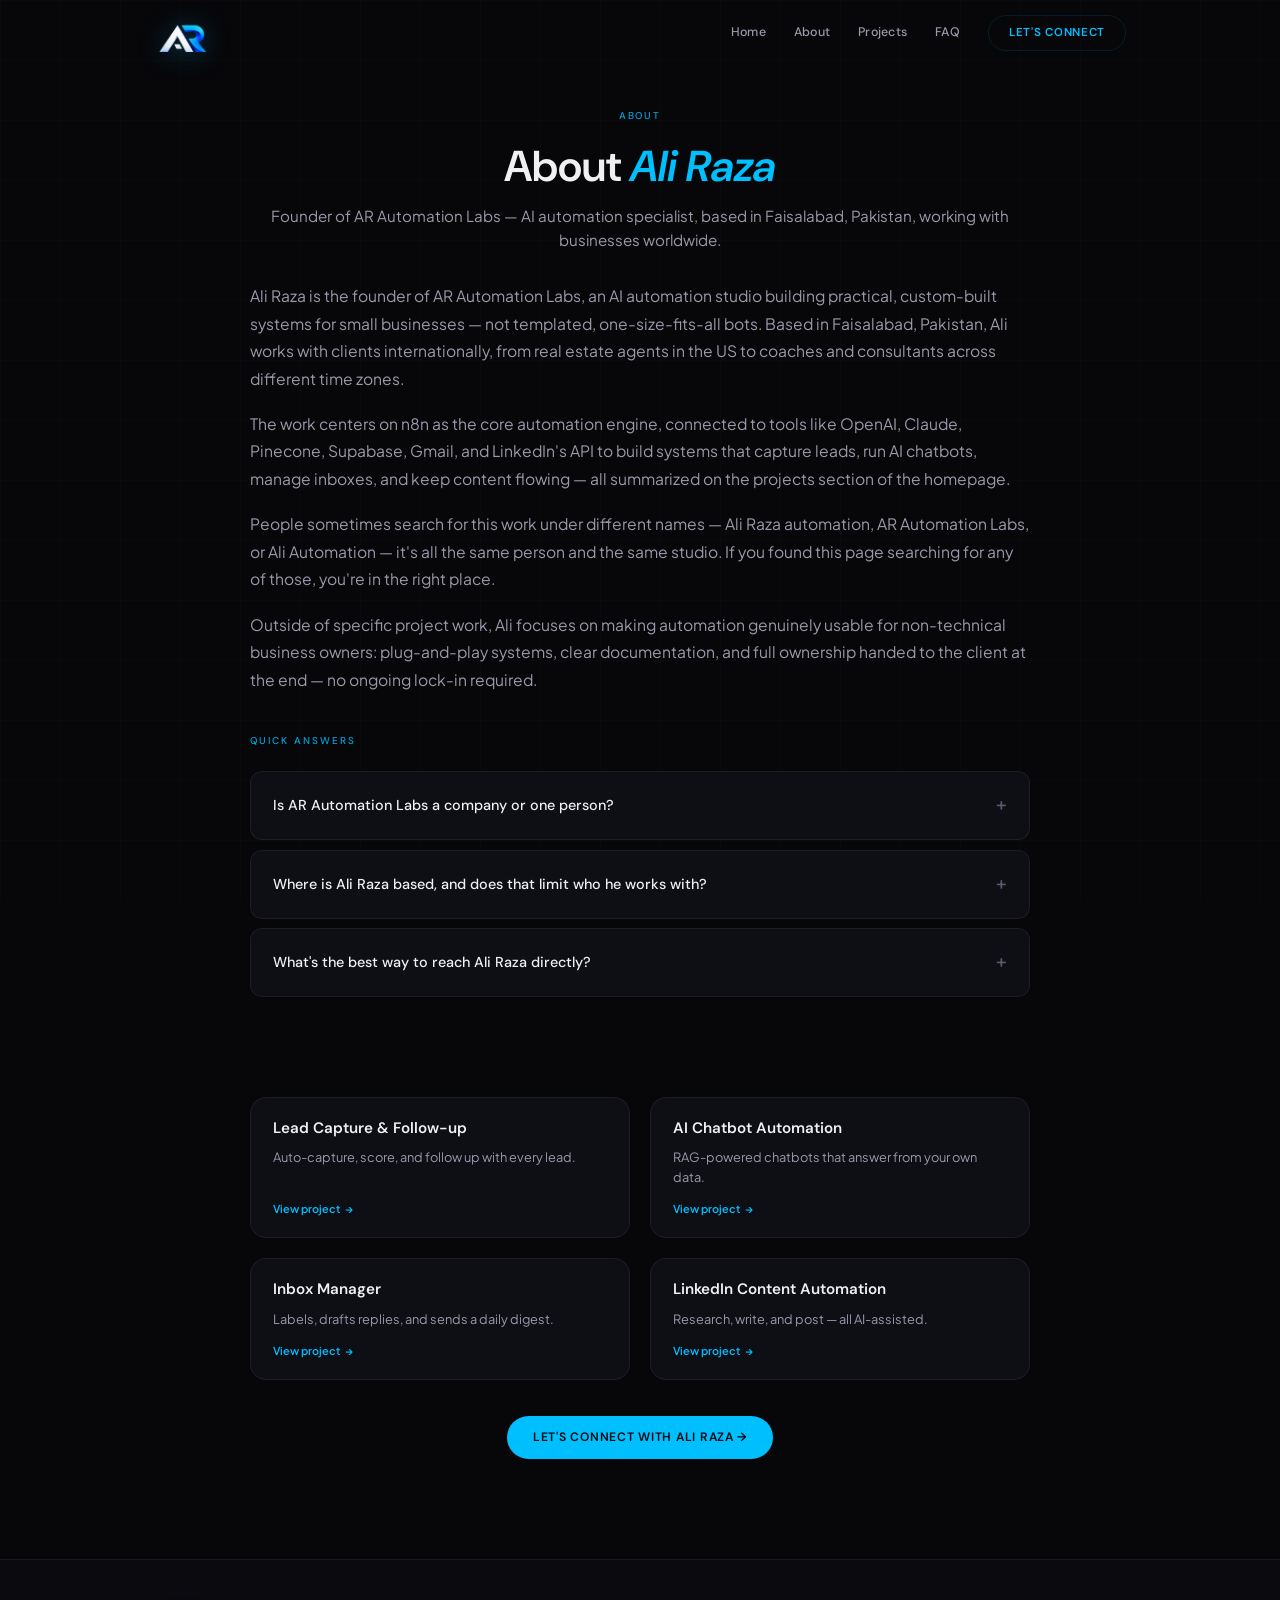
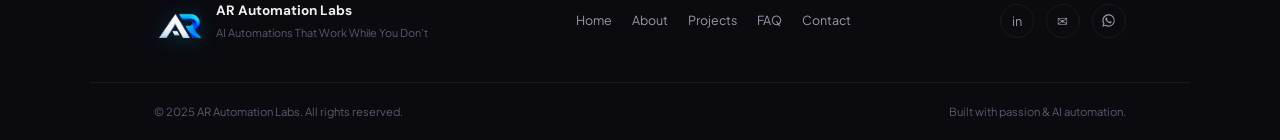
==== commit ff7c1a57: "feat: brand refresh with transparent logo, Let's Connect CTA, frictionless ARIA chat, and expanded p" ====
--- a/about.html
+++ b/about.html
@@ -32,8 +32,9 @@
     <link rel="preconnect" href="https://fonts.gstatic.com" crossorigin>
     <link href="https://fonts.googleapis.com/css2?family=DM+Sans:ital,opsz,wght@0,9..40,300;0,9..40,400;0,9..40,500;0,9..40,600;0,9..40,700;1,9..40,400;1,9..40,700&family=Plus+Jakarta+Sans:wght@300;400;500;600;700&display=swap" rel="stylesheet">
 
+    <link rel="icon" type="image/png" sizes="32x32" href="favicon.png">
     <link rel="icon" type="image/svg+xml" href="favicon.svg">
-    <link rel="apple-touch-icon" href="uploads/profile_pic.png">
+    <link rel="apple-touch-icon" href="uploads/apple-touch-icon.png">
 
     <script type="application/ld+json">
     {
@@ -53,31 +54,14 @@
     <header class="header" role="banner">
         <div class="header__inner">
             <a href="index.html#hero" class="brand" aria-label="AR Automation Labs - Home">
-                <span class="brand__mark" aria-hidden="true">
-                    <svg viewBox="0 0 48 48" fill="none">
-                        <defs>
-                            <linearGradient id="arGrad" x1="4" y1="4" x2="44" y2="44" gradientUnits="userSpaceOnUse">
-                                <stop stop-color="#7FE3FF"/><stop offset=".5" stop-color="#00BFFF"/><stop offset="1" stop-color="#0055FF"/>
-                            </linearGradient>
-                            <linearGradient id="arRing" x1="0" y1="0" x2="48" y2="48" gradientUnits="userSpaceOnUse">
-                                <stop stop-color="rgba(0,191,255,.85)"/><stop offset="1" stop-color="rgba(0,85,255,.25)"/>
-                            </linearGradient>
-                        </defs>
-                        <rect x="1.25" y="1.25" width="45.5" height="45.5" rx="13" fill="rgba(0,191,255,.07)" stroke="url(#arRing)" stroke-width="1.4"/>
-                        <text x="24" y="24" text-anchor="middle" dominant-baseline="central" fill="url(#arGrad)" font-family="'DM Sans','Plus Jakarta Sans',sans-serif" font-size="21" font-weight="700" letter-spacing="-1.4">AR</text>
-                    </svg>
-                </span>
-                <span class="brand__txt">
-                    <span class="brand__name">AR</span>
-                    <span class="brand__sub">Automation Labs</span>
-                </span>
+                <img src="uploads/ar-mark.png" alt="AR Automation Labs" class="brand__logo-img">
             </a>
             <nav class="header__nav" role="navigation" aria-label="Main">
                 <a href="index.html#hero" class="header__nav-link">Home</a>
                 <a href="index.html#about" class="header__nav-link">About</a>
                 <a href="index.html#automations" class="header__nav-link">Projects</a>
                 <a href="index.html#faq" class="header__nav-link">FAQ</a>
-                <a href="index.html#contact" class="header__cta">Book a Call</a>
+                <a href="index.html#contact" class="header__cta">Let's Connect</a>
             </nav>
             <button class="header__menu-btn" aria-label="Menu" aria-expanded="false">
                 <span></span><span></span><span></span>
@@ -94,7 +78,7 @@
             <a href="index.html#about" class="mobile-menu__link">About</a>
             <a href="index.html#automations" class="mobile-menu__link">Projects</a>
             <a href="index.html#faq" class="mobile-menu__link">FAQ</a>
-            <a href="index.html#contact" class="mobile-menu__cta">Book a Call</a>
+            <a href="index.html#contact" class="mobile-menu__cta">Let's Connect</a>
         </div>
     </div>
 
@@ -150,7 +134,7 @@
                     </a>
                 </div>
                 <div style="text-align:center;margin-top:36px">
-                    <a href="index.html#contact" class="btn btn--solid">Book a Call With Ali Raza →</a>
+                    <a href="index.html#contact" class="btn btn--solid">Let's Connect With Ali Raza →</a>
                 </div>
             </div>
         </section>
@@ -159,11 +143,7 @@
     <footer class="footer" role="contentinfo">
         <div class="footer__inner">
             <div class="footer__brand">
-                <svg width="32" height="32" viewBox="0 0 48 48" fill="none" aria-hidden="true">
-                    <defs><linearGradient id="arGradF" x1="4" y1="4" x2="44" y2="44" gradientUnits="userSpaceOnUse"><stop stop-color="#7FE3FF"/><stop offset=".5" stop-color="#00BFFF"/><stop offset="1" stop-color="#0055FF"/></linearGradient></defs>
-                    <rect x="1.25" y="1.25" width="45.5" height="45.5" rx="13" fill="rgba(0,191,255,.07)" stroke="rgba(0,191,255,.4)" stroke-width="1.4"/>
-                    <text x="24" y="24" text-anchor="middle" dominant-baseline="central" fill="url(#arGradF)" font-family="'DM Sans','Plus Jakarta Sans',sans-serif" font-size="21" font-weight="700" letter-spacing="-1.4">AR</text>
-                </svg>
+                <img src="uploads/ar-mark.png" alt="AR Automation Labs" class="footer__logo-img">
                 <div><span class="footer__brand-name">AR Automation Labs</span><span class="footer__brand-sub">AI Automations That Work While You Don't</span></div>
             </div>
             <nav class="footer__nav" aria-label="Footer navigation">
--- a/style.css
+++ b/style.css
@@ -111,29 +111,40 @@
 .problem__inner{max-width:var(--mw);width:100%;margin:0 auto}
 .problem__head{text-align:center;margin-bottom:48px}
 .problem__head h2{font-family:var(--fh);font-size:clamp(1.8rem,4vw,2.8rem);font-weight:600;line-height:1.1;margin-bottom:10px}
-.problem__grid{display:grid;grid-template-columns:repeat(4,1fr);gap:16px}
-.problem-card{background:var(--card);border:1px solid var(--brd);border-radius:var(--rl);padding:28px 22px;text-align:center;transition:all var(--norm) var(--ease)}
-.problem-card:hover{border-color:rgba(255,107,107,.2);transform:translateY(-3px)}
-.problem-card__icon{font-size:2rem;margin-bottom:14px;display:block}
-.problem-card h3{font-family:var(--fh);font-size:.95rem;font-weight:600;margin-bottom:8px;color:#FF8B8B}
-.problem-card p{color:var(--t2);font-size:.82rem;line-height:1.6}
+.problem__grid{display:grid;grid-template-columns:repeat(3,1fr);gap:20px}
+.problem-card{background:var(--card);border:1px solid var(--brd);border-radius:var(--rl);padding:30px 24px;text-align:left;position:relative;overflow:hidden;transition:transform .4s var(--ease),border-color .4s var(--ease),box-shadow .4s var(--ease),background .4s var(--ease)}
+.problem-card::before{content:'';position:absolute;inset:0;background:radial-gradient(400px circle at 50% 0%,rgba(255,107,107,.08),transparent 60%);opacity:0;transition:opacity .4s var(--ease);pointer-events:none}
+.problem-card:hover{border-color:rgba(255,107,107,.35);transform:translateY(-6px);background:rgba(20,16,22,.65);box-shadow:0 18px 45px -10px rgba(255,107,107,.15),0 4px 20px rgba(0,0,0,.4)}
+.problem-card:hover::before{opacity:1}
+.problem-card__icon{font-size:2.2rem;margin-bottom:16px;display:inline-block;transition:transform .4s var(--ease)}
+.problem-card:hover .problem-card__icon{transform:scale(1.15) rotate(-4deg)}
+.problem-card h3{font-family:var(--fh);font-size:1.02rem;font-weight:600;margin-bottom:10px;color:#FFA0A0;transition:color .3s var(--ease)}
+.problem-card:hover h3{color:#FFBEBE}
+.problem-card p{color:var(--t2);font-size:.85rem;line-height:1.62}
+@media(max-width:960px){.problem__grid{grid-template-columns:repeat(2,1fr)}}
+@media(max-width:580px){.problem__grid{grid-template-columns:1fr;gap:14px}.problem-card{padding:24px 20px}}
 
 /* SOLUTION */
 .solution__inner{max-width:var(--mw);width:100%;margin:0 auto}
 .solution__head{text-align:center;margin-bottom:48px}
 .solution__head h2{font-family:var(--fh);font-size:clamp(1.8rem,4vw,2.8rem);font-weight:600;line-height:1.1;margin-bottom:10px}
-.solution__compare{display:grid;grid-template-columns:1fr auto 1fr;gap:0;align-items:stretch;background:var(--card);border:1px solid var(--brd);border-radius:var(--rl);overflow:hidden}
-.solution__side{padding:32px 28px}
+.solution__compare{display:grid;grid-template-columns:1fr auto 1fr;gap:0;align-items:stretch;background:var(--card);border:1px solid var(--brd);border-radius:var(--rl);overflow:hidden;transition:border-color .45s var(--ease),box-shadow .45s var(--ease)}
+.solution__compare:hover{border-color:var(--brd-h);box-shadow:0 24px 60px rgba(0,0,0,.45)}
+.solution__side{padding:34px 30px;transition:background .4s var(--ease)}
 .solution__side--before{background:rgba(255,107,107,.02);border-right:1px solid var(--brd)}
+.solution__side--before:hover{background:rgba(255,107,107,.045)}
 .solution__side--after{background:rgba(0,191,255,.02)}
+.solution__side--after:hover{background:rgba(0,191,255,.05)}
 .solution__side h3{font-family:var(--fh);font-size:1.1rem;font-weight:600;margin-bottom:18px}
 .solution__side--before h3{color:#FF8B8B}
 .solution__side--after h3{color:var(--accent)}
-.solution__side li{position:relative;padding-left:20px;margin-bottom:12px;color:var(--t2);font-size:.88rem;line-height:1.5}
+.solution__side li{position:relative;padding-left:22px;margin-bottom:14px;color:var(--t2);font-size:.88rem;line-height:1.55;transition:color .25s var(--ease)}
+.solution__side:hover li{color:var(--t1)}
 .solution__side--before li::before{content:'✗';position:absolute;left:0;color:#FF6B6B;font-weight:700}
 .solution__side--after li::before{content:'✓';position:absolute;left:0;color:var(--accent);font-weight:700}
 .solution__side li strong{color:var(--t1);font-weight:600}
-.solution__divider{display:flex;align-items:center;justify-content:center;padding:0 16px;background:var(--bg);flex-shrink:0}
+.solution__divider{display:flex;align-items:center;justify-content:center;padding:0 16px;background:var(--bg);flex-shrink:0;transition:transform .4s var(--ease)}
+.solution__compare:hover .solution__divider{transform:scale(1.08)}
 
 /* AUTOMATIONS */
 .automations__inner{max-width:var(--mw);width:100%;margin:0 auto}
@@ -366,6 +377,10 @@
 
 /* Premium brand logo */
 .brand{display:flex;align-items:center;gap:11px;text-decoration:none}
+.brand__logo-img{height:38px;width:auto;max-height:42px;display:block;object-fit:contain;filter:drop-shadow(0 2px 12px rgba(0,191,255,.28));transition:transform var(--norm) var(--ease),filter var(--norm) var(--ease)}
+.brand:hover .brand__logo-img{transform:scale(1.05);filter:drop-shadow(0 4px 18px rgba(0,191,255,.5))}
+.footer__logo-img{height:34px;width:auto;display:block;object-fit:contain;filter:drop-shadow(0 2px 10px rgba(0,191,255,.25));transition:transform var(--norm) var(--ease)}
+.footer__logo-img:hover{transform:scale(1.05)}
 .brand__mark{width:40px;height:40px;flex-shrink:0;display:block;filter:drop-shadow(0 4px 16px rgba(0,191,255,.28));transition:transform var(--norm) var(--ease),filter var(--norm) var(--ease)}
 .brand__mark svg{width:100%;height:100%;display:block}
 .brand:hover .brand__mark{transform:translateY(-1px) scale(1.04);filter:drop-shadow(0 6px 22px rgba(0,191,255,.45))}
@@ -373,7 +388,7 @@
 .brand__name{font-family:var(--fh);font-size:1.12rem;font-weight:700;letter-spacing:.09em;background:linear-gradient(120deg,#FFFFFF 0%,#BFE9FF 45%,var(--accent) 100%);-webkit-background-clip:text;background-clip:text;-webkit-text-fill-color:transparent;color:var(--t1)}
 .brand__sub{margin-top:4px;font-family:var(--fh);font-size:.53rem;font-weight:600;letter-spacing:.26em;text-transform:uppercase;color:var(--t2);transition:color var(--fast) var(--ease)}
 .brand:hover .brand__sub{color:var(--accent)}
-@media(max-width:480px){.brand__mark{width:34px;height:34px}.brand__name{font-size:.98rem}.brand__sub{font-size:.46rem;letter-spacing:.22em}}
+@media(max-width:480px){.brand__logo-img{height:32px}.brand__mark{width:34px;height:34px}.brand__name{font-size:.98rem}.brand__sub{font-size:.46rem;letter-spacing:.22em}}
 
 /* Mobile menu close button */
 .mobile-menu__close{position:absolute;top:18px;right:18px;width:46px;height:46px;display:flex;align-items:center;justify-content:center;color:var(--t1);background:rgba(255,255,255,.04);border:1px solid var(--brd-h);border-radius:50%;transition:all var(--fast) var(--ease);z-index:2}
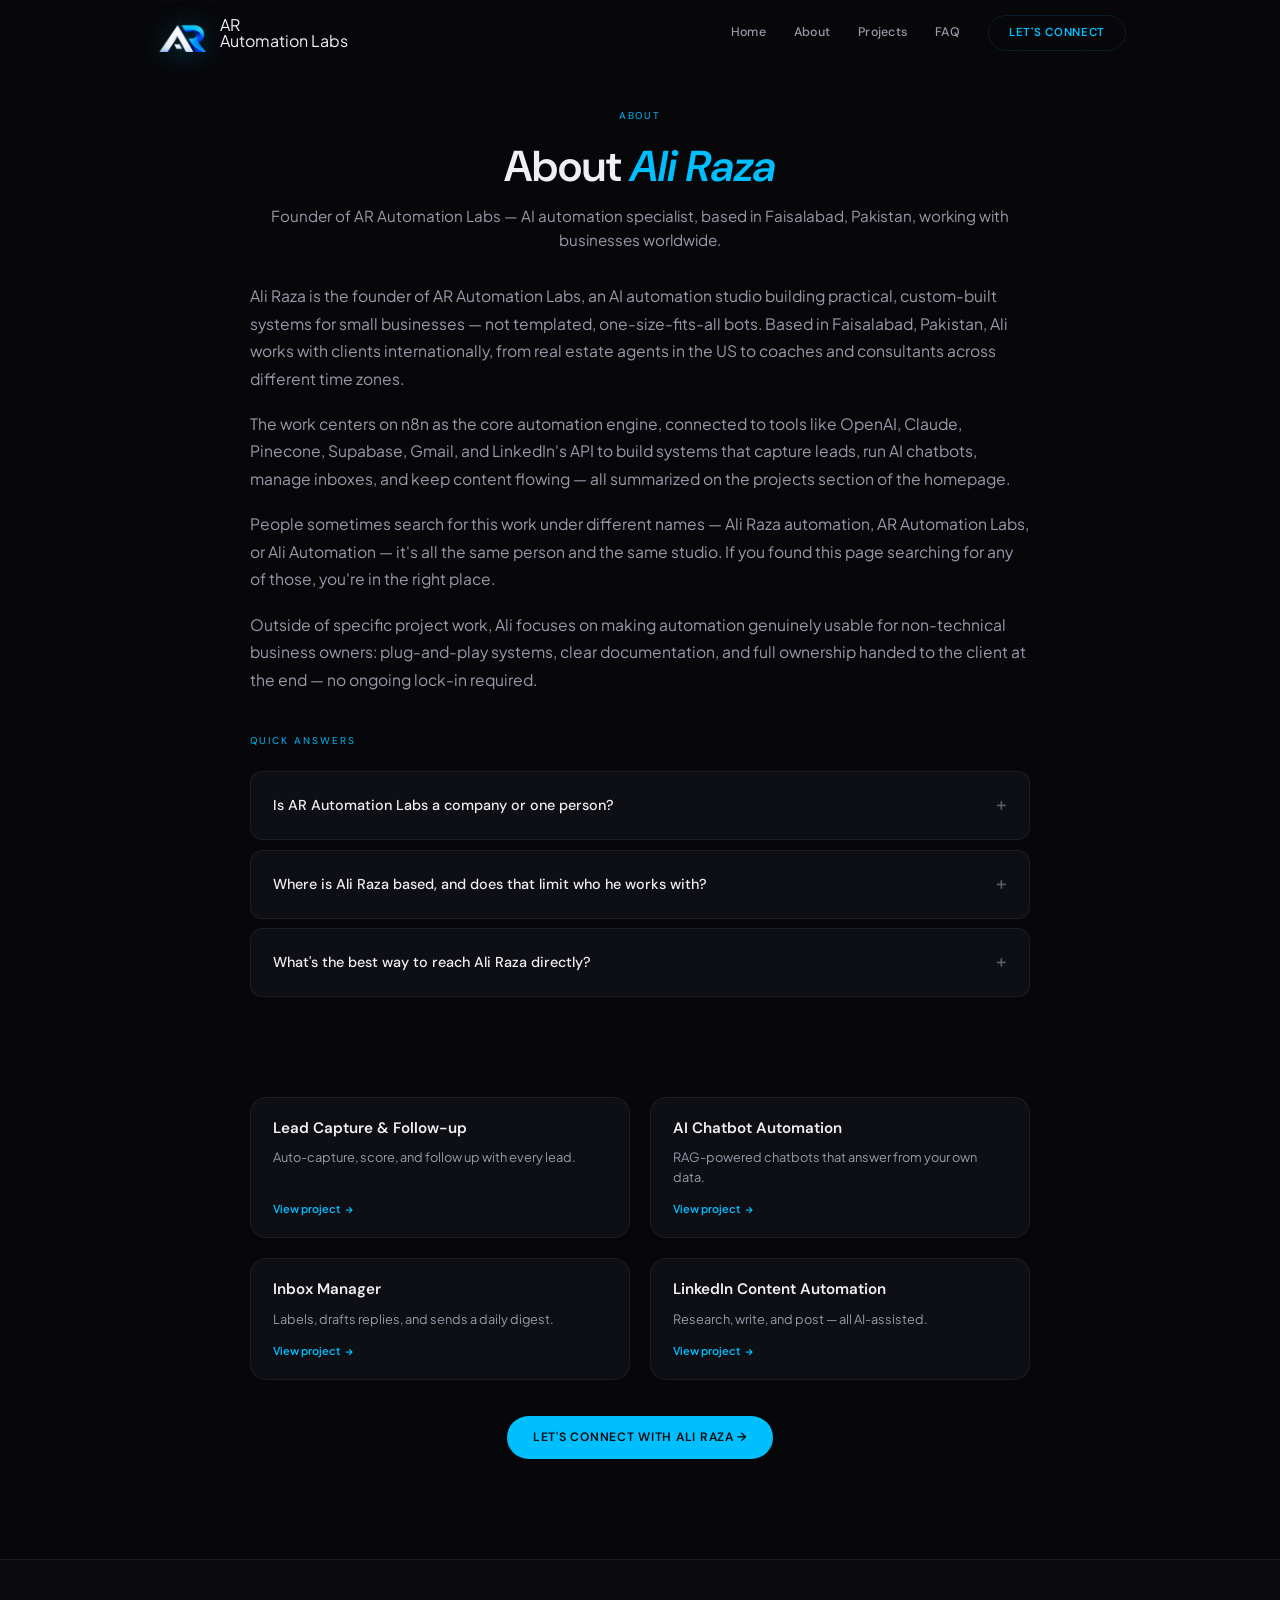
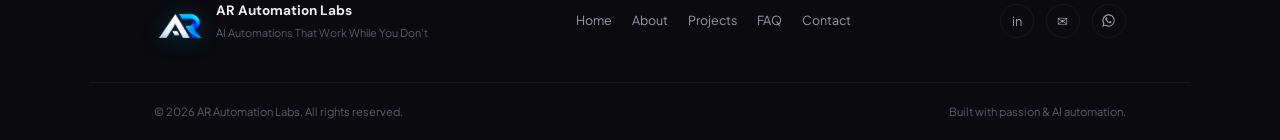
==== commit bf359a2d: "feat: complete client-focused project blueprints, 3-pillar SEO, responsive mobile layout, and favico" ====
--- a/about.html
+++ b/about.html
@@ -32,9 +32,10 @@
     <link rel="preconnect" href="https://fonts.gstatic.com" crossorigin>
     <link href="https://fonts.googleapis.com/css2?family=DM+Sans:ital,opsz,wght@0,9..40,300;0,9..40,400;0,9..40,500;0,9..40,600;0,9..40,700;1,9..40,400;1,9..40,700&family=Plus+Jakarta+Sans:wght@300;400;500;600;700&display=swap" rel="stylesheet">
 
-    <link rel="icon" type="image/png" sizes="32x32" href="favicon.png">
-    <link rel="icon" type="image/svg+xml" href="favicon.svg">
-    <link rel="apple-touch-icon" href="uploads/apple-touch-icon.png">
+    <link rel="icon" type="image/x-icon" href="favicon.ico?v=2">
+    <link rel="icon" type="image/png" sizes="32x32" href="favicon.png?v=2">
+    <link rel="icon" type="image/svg+xml" href="favicon.svg?v=2">
+    <link rel="apple-touch-icon" href="uploads/apple-touch-icon.png?v=2">
 
     <script type="application/ld+json">
     {
@@ -54,7 +55,11 @@
     <header class="header" role="banner">
         <div class="header__inner">
             <a href="index.html#hero" class="brand" aria-label="AR Automation Labs - Home">
-                <img src="uploads/ar-mark.png" alt="AR Automation Labs" class="brand__logo-img">
+                <img src="uploads/ar-mark.png" alt="AR Mark" class="brand__logo-img">
+                <span class="brand__txt">
+                    <span class="brand__txt-lead">AR</span>
+                    <span class="brand__txt-sub">Automation Labs</span>
+                </span>
             </a>
             <nav class="header__nav" role="navigation" aria-label="Main">
                 <a href="index.html#hero" class="header__nav-link">Home</a>
@@ -160,7 +165,7 @@
             </div>
         </div>
         <div class="footer__bottom">
-            <span>© 2025 AR Automation Labs. All rights reserved.</span>
+            <span>© 2026 AR Automation Labs. All rights reserved.</span>
             <span>Built with passion &amp; AI automation.</span>
         </div>
     </footer>
--- a/style.css
+++ b/style.css
@@ -84,10 +84,10 @@
 /* ABOUT */
 .about__inner{max-width:var(--mw);width:100%;margin:0 auto;display:grid;grid-template-columns:280px 1fr;gap:clamp(40px,5vw,72px);align-items:center}
 .about__photo-wrap{display:flex;justify-content:center}
-.about__photo{position:relative;width:240px;height:240px}
-.about__photo-ring{position:absolute;inset:-5px;border-radius:50%;border:1.5px solid var(--accent-d);animation:ringPulse 3s ease-in-out infinite}
+.about__photo{position:relative;width:240px;height:240px;display:flex;align-items:center;justify-content:center}
+.about__photo-ring{position:absolute;inset:-7px;border-radius:50%;border:1.5px solid rgba(0,191,255,.45);box-shadow:0 0 25px rgba(0,191,255,.18);animation:ringPulse 3s ease-in-out infinite}
 @keyframes ringPulse{0%,100%{opacity:.5;transform:scale(1)}50%{opacity:1;transform:scale(1.02)}}
-.about__photo-img{width:100%;height:100%;border-radius:50%;object-fit:cover;object-position:center top;display:block;border:2px solid var(--brd-h)}
+.about__photo-img{width:100%;height:100%;border-radius:50%;object-fit:contain;display:block;border:none}
 .about__text h2{font-family:var(--fh);font-size:clamp(1.6rem,3vw,2.4rem);font-weight:600;line-height:1.2;margin-bottom:18px}
 .about__text p{color:var(--t2);line-height:1.8;margin-bottom:14px;font-size:.95rem}
 .about__stats{display:flex;gap:24px;margin-top:28px;flex-wrap:wrap}
@@ -112,7 +112,7 @@
 .problem__head{text-align:center;margin-bottom:48px}
 .problem__head h2{font-family:var(--fh);font-size:clamp(1.8rem,4vw,2.8rem);font-weight:600;line-height:1.1;margin-bottom:10px}
 .problem__grid{display:grid;grid-template-columns:repeat(3,1fr);gap:20px}
-.problem-card{background:var(--card);border:1px solid var(--brd);border-radius:var(--rl);padding:30px 24px;text-align:left;position:relative;overflow:hidden;transition:transform .4s var(--ease),border-color .4s var(--ease),box-shadow .4s var(--ease),background .4s var(--ease)}
+.problem-card{background:var(--card);border:1px solid var(--brd);border-radius:var(--rl);padding:28px 24px;text-align:left;position:relative;overflow:hidden;transition:transform .4s var(--ease),border-color .4s var(--ease),box-shadow .4s var(--ease),background .4s var(--ease)}
 .problem-card::before{content:'';position:absolute;inset:0;background:radial-gradient(400px circle at 50% 0%,rgba(255,107,107,.08),transparent 60%);opacity:0;transition:opacity .4s var(--ease);pointer-events:none}
 .problem-card:hover{border-color:rgba(255,107,107,.35);transform:translateY(-6px);background:rgba(20,16,22,.65);box-shadow:0 18px 45px -10px rgba(255,107,107,.15),0 4px 20px rgba(0,0,0,.4)}
 .problem-card:hover::before{opacity:1}
@@ -122,7 +122,14 @@
 .problem-card:hover h3{color:#FFBEBE}
 .problem-card p{color:var(--t2);font-size:.85rem;line-height:1.62}
 @media(max-width:960px){.problem__grid{grid-template-columns:repeat(2,1fr)}}
-@media(max-width:580px){.problem__grid{grid-template-columns:1fr;gap:14px}.problem-card{padding:24px 20px}}
+@media(max-width:680px){
+  .problem__grid{grid-template-columns:1fr;gap:11px}
+  .problem-card{display:flex;align-items:flex-start;gap:14px;padding:15px 16px;text-align:left;border-radius:var(--rm);transform:none !important}
+  .problem-card:hover{transform:translateY(-2px) !important}
+  .problem-card__icon{font-size:1.6rem;margin-bottom:0;flex-shrink:0;margin-top:2px}
+  .problem-card h3{font-size:.92rem;margin-bottom:3px}
+  .problem-card p{font-size:.79rem;line-height:1.45}
+}
 
 /* SOLUTION */
 .solution__inner{max-width:var(--mw);width:100%;margin:0 auto}
@@ -263,13 +270,16 @@
 .about__inner{grid-template-columns:1fr;text-align:center}
 .about__photo{width:180px;height:180px}
 .about__stats{justify-content:center}
-.problem__grid{grid-template-columns:repeat(2,1fr)}
-.solution__compare{grid-template-columns:1fr;overflow:hidden}
+.solution__compare{grid-template-columns:1fr;overflow:hidden;border-radius:var(--rm)}
 .solution__divider{display:none}
-.solution__side--before{border-right:none;border-bottom:1px solid var(--brd)}.cards-grid{grid-template-columns:1fr}
+.solution__side{padding:20px 18px}
+.solution__side h3{font-size:.98rem;margin-bottom:12px}
+.solution__side li{font-size:.82rem;line-height:1.45;margin-bottom:8px;padding-left:18px}
+.solution__side--before{border-right:none;border-bottom:1px solid var(--brd)}
+.cards-grid{grid-template-columns:1fr;gap:14px}
 .contact__inner{grid-template-columns:1fr}
-.contact__form{padding:24px 20px}
-.modal{padding:24px 20px;max-height:90vh}
+.contact__form{padding:22px 18px}
+.modal{padding:20px 18px;max-height:90vh}
 .footer__inner{flex-direction:column;text-align:center}
 .footer__nav{justify-content:center}
 .footer__socials{justify-content:center}
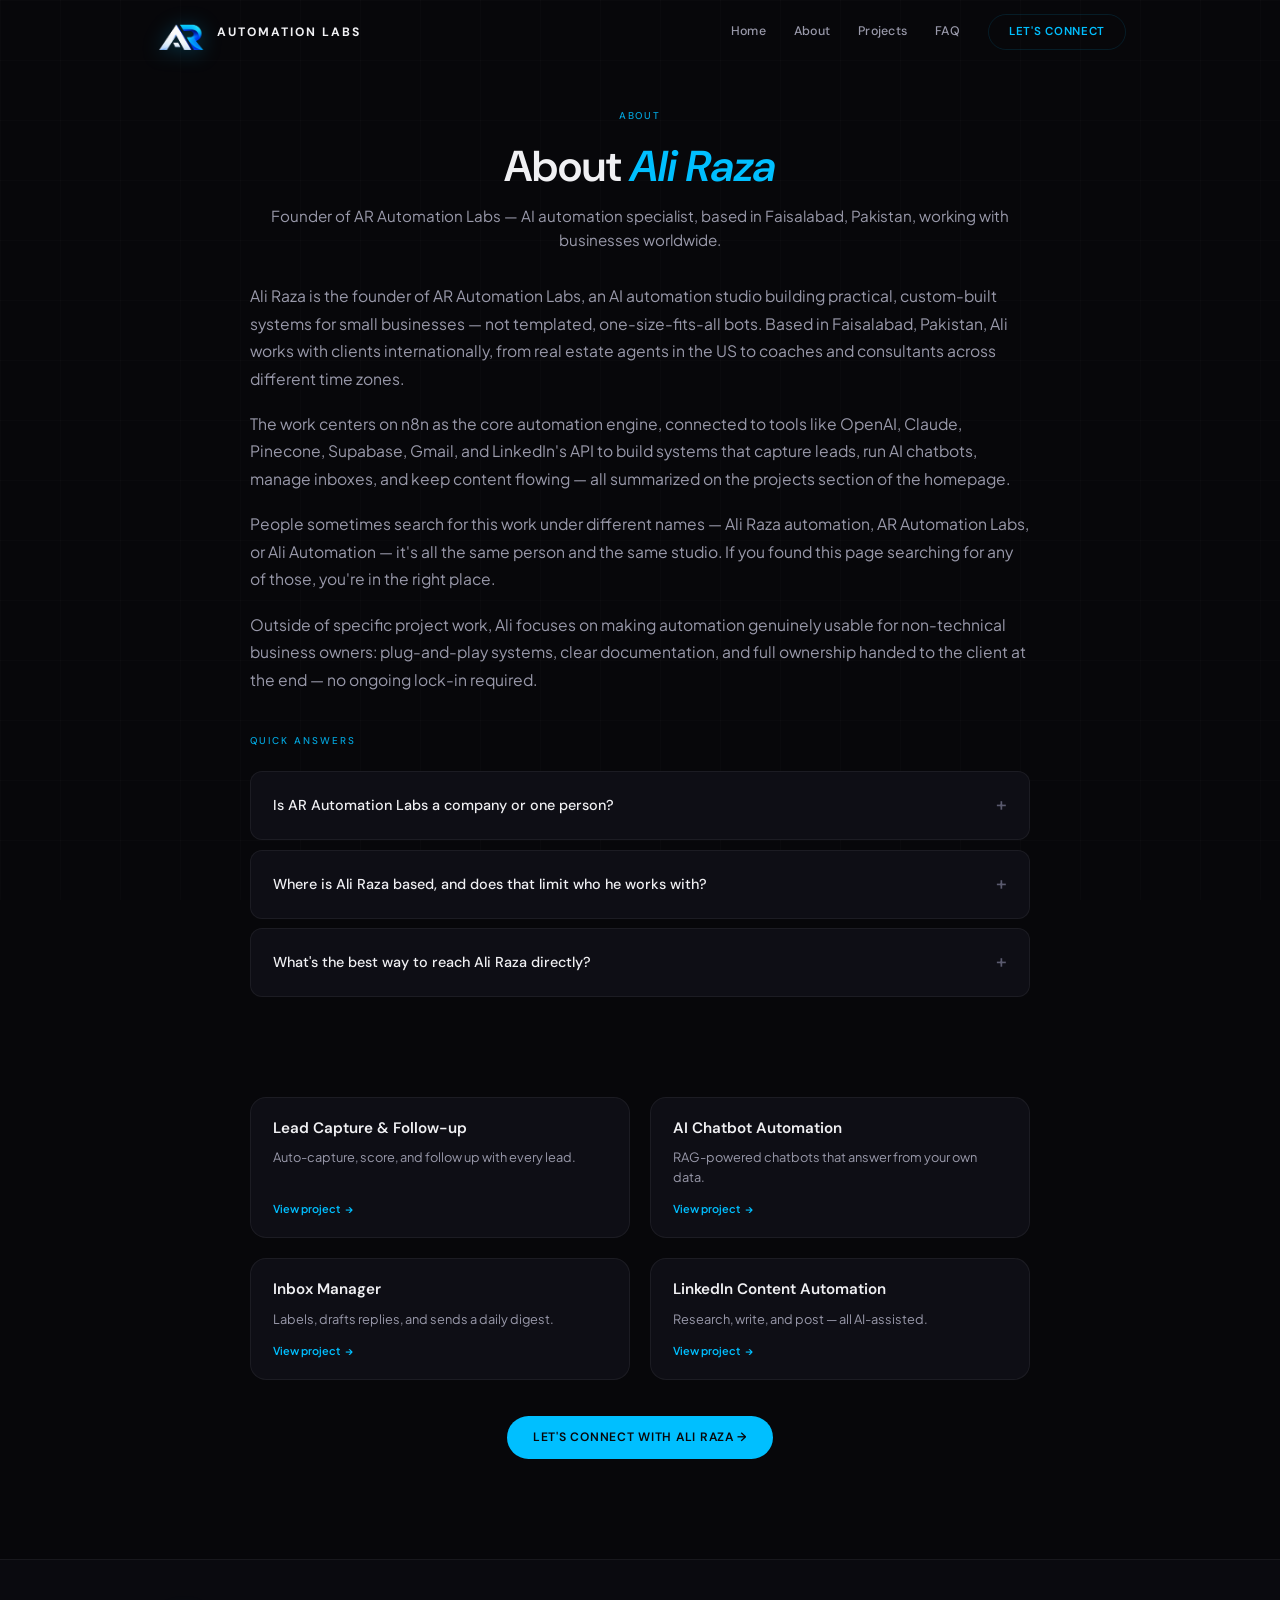
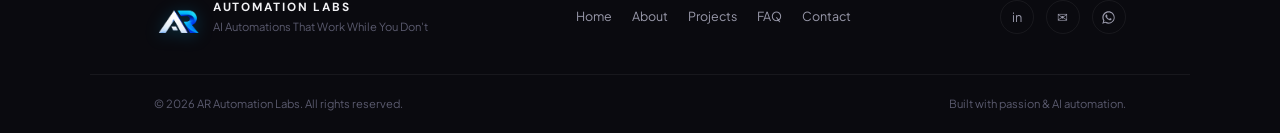
==== commit 706d8c6b: "feat: polish brand lockup with uppercase AUTOMATION LABS, n8n hero badge, calm problem cards, line-b" ====
--- a/about.html
+++ b/about.html
@@ -55,11 +55,8 @@
     <header class="header" role="banner">
         <div class="header__inner">
             <a href="index.html#hero" class="brand" aria-label="AR Automation Labs - Home">
-                <img src="uploads/ar-mark.png" alt="AR Mark" class="brand__logo-img">
-                <span class="brand__txt">
-                    <span class="brand__txt-lead">AR</span>
-                    <span class="brand__txt-sub">Automation Labs</span>
-                </span>
+                <img src="uploads/ar-mark.png" alt="AR" class="brand__logo-img">
+                <span class="brand__name">AUTOMATION LABS</span>
             </a>
             <nav class="header__nav" role="navigation" aria-label="Main">
                 <a href="index.html#hero" class="header__nav-link">Home</a>
@@ -148,8 +145,11 @@
     <footer class="footer" role="contentinfo">
         <div class="footer__inner">
             <div class="footer__brand">
-                <img src="uploads/ar-mark.png" alt="AR Automation Labs" class="footer__logo-img">
-                <div><span class="footer__brand-name">AR Automation Labs</span><span class="footer__brand-sub">AI Automations That Work While You Don't</span></div>
+                <img src="uploads/ar-mark.png" alt="AR" class="footer__logo-img">
+                <div class="footer__brand-text">
+                    <span class="footer__brand-name">AUTOMATION LABS</span>
+                    <span class="footer__brand-sub">AI Automations That Work While You Don't</span>
+                </div>
             </div>
             <nav class="footer__nav" aria-label="Footer navigation">
                 <a href="index.html#hero">Home</a>
@@ -159,9 +159,9 @@
                 <a href="index.html#contact">Contact</a>
             </nav>
             <div class="footer__socials">
-                <a href="https://www.linkedin.com/in/ar-automation-labs/" target="_blank" rel="noopener" aria-label="LinkedIn">in</a>
-                <a href="https://mail.google.com/mail/?view=cm&to=aiautomationexpert786@gmail.com" target="_blank" rel="noopener" aria-label="Email">&#9993;</a>
-                <a href="https://wa.me/923236290238" target="_blank" rel="noopener" aria-label="WhatsApp"><svg viewBox="0 0 24 24" width="15" height="15" fill="currentColor" aria-hidden="true"><path d="M12.04 2C6.6 2 2.2 6.4 2.2 11.84c0 1.94.52 3.76 1.42 5.33L2 22l4.96-1.58a9.8 9.8 0 005.08 1.4h.01c5.43 0 9.84-4.4 9.84-9.84C21.89 6.4 17.48 2 12.04 2zm0 17.96h-.01a8.2 8.2 0 01-4.17-1.14l-.3-.18-2.94.94.95-2.87-.2-.3a8.14 8.14 0 01-1.25-4.37c0-4.5 3.67-8.16 8.18-8.16 2.18 0 4.23.85 5.78 2.4a8.1 8.1 0 012.39 5.77c0 4.5-3.67 8.16-8.18 8.16zm4.49-6.11c-.25-.13-1.46-.72-1.68-.8-.23-.08-.39-.13-.56.12-.16.25-.64.8-.79.97-.14.16-.29.19-.54.06a6.7 6.7 0 01-1.97-1.21 7.4 7.4 0 01-1.36-1.7c-.14-.24-.02-.37.11-.5.11-.11.25-.29.37-.44.12-.15.16-.25.25-.42.08-.16.04-.31-.02-.44-.06-.12-.56-1.34-.76-1.84-.2-.48-.4-.42-.56-.43h-.48c-.16 0-.43.06-.65.31-.22.25-.85.83-.85 2.02s.87 2.34.99 2.51c.12.16 1.71 2.61 4.14 3.66.58.25 1.03.4 1.38.51.58.18 1.11.16 1.53.1.47-.07 1.46-.6 1.66-1.18.2-.58.2-1.07.14-1.18-.06-.1-.22-.16-.47-.28z"/></svg></a>
+                <a href="https://www.linkedin.com/in/ar-automation-labs/" target="_blank" rel="noopener noreferrer" aria-label="LinkedIn">in</a>
+                <a href="https://mail.google.com/mail/?view=cm&to=aiautomationexpert786@gmail.com" target="_blank" rel="noopener noreferrer" aria-label="Email">&#9993;</a>
+                <a href="https://wa.me/923236290238" target="_blank" rel="noopener noreferrer" aria-label="WhatsApp"><svg viewBox="0 0 24 24" width="15" height="15" fill="currentColor" aria-hidden="true"><path d="M12.04 2C6.6 2 2.2 6.4 2.2 11.84c0 1.94.52 3.76 1.42 5.33L2 22l4.96-1.58a9.8 9.8 0 005.08 1.4h.01c5.43 0 9.84-4.4 9.84-9.84C21.89 6.4 17.48 2 12.04 2zm0 17.96h-.01a8.2 8.2 0 01-4.17-1.14l-.3-.18-2.94.94.95-2.87-.2-.3a8.14 8.14 0 01-1.25-4.37c0-4.5 3.67-8.16 8.18-8.16 2.18 0 4.23.85 5.78 2.4a8.1 8.1 0 012.39 5.77c0 4.5-3.67 8.16-8.18 8.16zm4.49-6.11c-.25-.13-1.46-.72-1.68-.8-.23-.08-.39-.13-.56.12-.16.25-.64.8-.79.97-.14.16-.29.19-.54.06a6.7 6.7 0 01-1.97-1.21 7.4 7.4 0 01-1.36-1.7c-.14-.24-.02-.37.11-.5.11-.11.25-.29.37-.44.12-.15.16-.25.25-.42.08-.16.04-.31-.02-.44-.06-.12-.56-1.34-.76-1.84-.2-.48-.4-.42-.56-.43h-.48c-.16 0-.43.06-.65.31-.22.25-.85.83-.85 2.02s.87 2.34.99 2.51c.12.16 1.71 2.61 4.14 3.66.58.25 1.03.4 1.38.51.58.18 1.11.16 1.53.1.47-.07 1.46-.6 1.66-1.18.2-.58.2-1.07.14-1.18-.06-.1-.22-.16-.47-.28z"/></svg></a>
             </div>
         </div>
         <div class="footer__bottom">
--- a/style.css
+++ b/style.css
@@ -54,7 +54,10 @@
 /* HERO */
 .hero{overflow:hidden}
 .hero__inner{max-width:var(--mw);width:100%;margin:0 auto;text-align:center;position:relative;z-index:2}
-.hero__badge{display:inline-flex;align-items:center;gap:6px;padding:8px 18px;background:var(--accent-d);border:1px solid rgba(0,191,255,.15);border-radius:var(--rp);font-family:var(--fh);font-size:.7rem;font-weight:600;color:var(--accent);letter-spacing:.06em;text-transform:uppercase;margin-bottom:32px}
+.hero__badge{display:inline-flex;align-items:center;gap:8px;padding:8px 18px;background:rgba(0,191,255,.06);border:1px solid rgba(0,191,255,.18);border-radius:var(--rp);font-family:var(--fh);font-size:.72rem;font-weight:600;color:var(--accent);letter-spacing:.07em;text-transform:uppercase;margin-bottom:32px;transition:border-color var(--fast) var(--ease),box-shadow var(--fast) var(--ease)}
+.hero__badge:hover{border-color:rgba(0,191,255,.38);box-shadow:0 0 20px rgba(0,191,255,.15)}
+.hero__badge-n8n{width:16px;height:16px;color:#FF6D5A;flex-shrink:0;transition:transform var(--fast) var(--ease)}
+.hero__badge:hover .hero__badge-n8n{transform:scale(1.15) rotate(4deg)}
 .hero__title{font-family:var(--fh);font-size:clamp(2.5rem,6.5vw,5rem);font-weight:500;line-height:1.08;letter-spacing:-.025em;margin-bottom:24px}
 .hero__line{display:block}
 .hero__line--accent em{font-family:var(--fh);font-size:clamp(3rem,8vw,6.5rem);font-weight:700;font-style:italic;color:var(--accent);text-shadow:0 0 60px var(--accent-g),0 0 120px rgba(0,191,255,.08)}
@@ -112,21 +115,22 @@
 .problem__head{text-align:center;margin-bottom:48px}
 .problem__head h2{font-family:var(--fh);font-size:clamp(1.8rem,4vw,2.8rem);font-weight:600;line-height:1.1;margin-bottom:10px}
 .problem__grid{display:grid;grid-template-columns:repeat(3,1fr);gap:20px}
-.problem-card{background:var(--card);border:1px solid var(--brd);border-radius:var(--rl);padding:28px 24px;text-align:left;position:relative;overflow:hidden;transition:transform .4s var(--ease),border-color .4s var(--ease),box-shadow .4s var(--ease),background .4s var(--ease)}
-.problem-card::before{content:'';position:absolute;inset:0;background:radial-gradient(400px circle at 50% 0%,rgba(255,107,107,.08),transparent 60%);opacity:0;transition:opacity .4s var(--ease);pointer-events:none}
-.problem-card:hover{border-color:rgba(255,107,107,.35);transform:translateY(-6px);background:rgba(20,16,22,.65);box-shadow:0 18px 45px -10px rgba(255,107,107,.15),0 4px 20px rgba(0,0,0,.4)}
+.problem-card{background:var(--card);border:1px solid var(--brd);border-radius:var(--rl);padding:26px 22px;text-align:left;position:relative;overflow:hidden;transition:transform .35s var(--ease),border-color .35s var(--ease),box-shadow .35s var(--ease),background .35s var(--ease)}
+.problem-card::before{content:'';position:absolute;inset:0;background:radial-gradient(350px circle at 50% 0%,rgba(255,107,107,.07),transparent 65%);opacity:0;transition:opacity .35s var(--ease);pointer-events:none}
+.problem-card:hover{border-color:rgba(255,107,107,.28);transform:translateY(-4px);background:rgba(22,18,22,.5);box-shadow:0 16px 36px -10px rgba(0,0,0,.5),0 0 24px rgba(255,107,107,.08)}
 .problem-card:hover::before{opacity:1}
-.problem-card__icon{font-size:2.2rem;margin-bottom:16px;display:inline-block;transition:transform .4s var(--ease)}
-.problem-card:hover .problem-card__icon{transform:scale(1.15) rotate(-4deg)}
-.problem-card h3{font-family:var(--fh);font-size:1.02rem;font-weight:600;margin-bottom:10px;color:#FFA0A0;transition:color .3s var(--ease)}
-.problem-card:hover h3{color:#FFBEBE}
-.problem-card p{color:var(--t2);font-size:.85rem;line-height:1.62}
+.problem-card__icon{font-size:2rem;margin-bottom:14px;display:inline-block;opacity:.85;transition:transform .35s var(--ease),opacity .35s var(--ease)}
+.problem-card:hover .problem-card__icon{transform:scale(1.1);opacity:1}
+.problem-card h3{font-family:var(--fh);font-size:1.02rem;font-weight:600;margin-bottom:8px;color:var(--t1);transition:color .3s var(--ease)}
+.problem-card:hover h3{color:#FFA5A5}
+.problem-card p{color:var(--t2);font-size:.85rem;line-height:1.6;transition:color .3s var(--ease)}
+.problem-card:hover p{color:var(--t1)}
 @media(max-width:960px){.problem__grid{grid-template-columns:repeat(2,1fr)}}
 @media(max-width:680px){
-  .problem__grid{grid-template-columns:1fr;gap:11px}
-  .problem-card{display:flex;align-items:flex-start;gap:14px;padding:15px 16px;text-align:left;border-radius:var(--rm);transform:none !important}
+  .problem__grid{grid-template-columns:1fr;gap:10px}
+  .problem-card{display:flex;align-items:flex-start;gap:14px;padding:14px 16px;text-align:left;border-radius:var(--rm);transform:none !important}
   .problem-card:hover{transform:translateY(-2px) !important}
-  .problem-card__icon{font-size:1.6rem;margin-bottom:0;flex-shrink:0;margin-top:2px}
+  .problem-card__icon{font-size:1.5rem;margin-bottom:0;flex-shrink:0;margin-top:2px}
   .problem-card h3{font-size:.92rem;margin-bottom:3px}
   .problem-card p{font-size:.79rem;line-height:1.45}
 }
@@ -135,23 +139,22 @@
 .solution__inner{max-width:var(--mw);width:100%;margin:0 auto}
 .solution__head{text-align:center;margin-bottom:48px}
 .solution__head h2{font-family:var(--fh);font-size:clamp(1.8rem,4vw,2.8rem);font-weight:600;line-height:1.1;margin-bottom:10px}
-.solution__compare{display:grid;grid-template-columns:1fr auto 1fr;gap:0;align-items:stretch;background:var(--card);border:1px solid var(--brd);border-radius:var(--rl);overflow:hidden;transition:border-color .45s var(--ease),box-shadow .45s var(--ease)}
-.solution__compare:hover{border-color:var(--brd-h);box-shadow:0 24px 60px rgba(0,0,0,.45)}
-.solution__side{padding:34px 30px;transition:background .4s var(--ease)}
-.solution__side--before{background:rgba(255,107,107,.02);border-right:1px solid var(--brd)}
-.solution__side--before:hover{background:rgba(255,107,107,.045)}
-.solution__side--after{background:rgba(0,191,255,.02)}
-.solution__side--after:hover{background:rgba(0,191,255,.05)}
-.solution__side h3{font-family:var(--fh);font-size:1.1rem;font-weight:600;margin-bottom:18px}
+.solution__compare{display:grid;grid-template-columns:1fr auto 1fr;gap:0;align-items:stretch;background:var(--card);border:1px solid var(--brd);border-radius:var(--rl);overflow:hidden}
+.solution__side{padding:32px 28px}
+.solution__side--before{border-right:1px solid var(--brd)}
+.solution__side h3{font-family:var(--fh);font-size:1.05rem;font-weight:600;margin-bottom:18px}
 .solution__side--before h3{color:#FF8B8B}
 .solution__side--after h3{color:var(--accent)}
-.solution__side li{position:relative;padding-left:22px;margin-bottom:14px;color:var(--t2);font-size:.88rem;line-height:1.55;transition:color .25s var(--ease)}
-.solution__side:hover li{color:var(--t1)}
-.solution__side--before li::before{content:'✗';position:absolute;left:0;color:#FF6B6B;font-weight:700}
-.solution__side--after li::before{content:'✓';position:absolute;left:0;color:var(--accent);font-weight:700}
+.solution__side ul{list-style:none;padding:0;margin:0;display:flex;flex-direction:column;gap:6px}
+.solution__side li{position:relative;padding:8px 12px 8px 30px;border-radius:var(--rs);color:var(--t2);font-size:.87rem;line-height:1.5;transition:background var(--fast) var(--ease),color var(--fast) var(--ease),transform var(--fast) var(--ease);cursor:pointer}
+.solution__side--before li::before{content:'✗';position:absolute;left:10px;top:8px;color:#FF6B6B;font-weight:700;transition:transform var(--fast) var(--ease)}
+.solution__side--after li::before{content:'✓';position:absolute;left:10px;top:8px;color:var(--accent);font-weight:700;transition:transform var(--fast) var(--ease)}
 .solution__side li strong{color:var(--t1);font-weight:600}
-.solution__divider{display:flex;align-items:center;justify-content:center;padding:0 16px;background:var(--bg);flex-shrink:0;transition:transform .4s var(--ease)}
-.solution__compare:hover .solution__divider{transform:scale(1.08)}
+.solution__side--before li:hover,.solution__side--before li:active,.solution__side--before li:focus-visible{background:rgba(255,107,107,.07);color:var(--t1);transform:translateX(3px)}
+.solution__side--before li:hover::before{transform:scale(1.2)}
+.solution__side--after li:hover,.solution__side--after li:active,.solution__side--after li:focus-visible{background:rgba(0,191,255,.07);color:var(--t1);transform:translateX(3px)}
+.solution__side--after li:hover::before{transform:scale(1.2)}
+.solution__divider{display:flex;align-items:center;justify-content:center;padding:0 14px;background:var(--bg);flex-shrink:0}
 
 /* AUTOMATIONS */
 .automations__inner{max-width:var(--mw);width:100%;margin:0 auto}
@@ -272,9 +275,10 @@
 .about__stats{justify-content:center}
 .solution__compare{grid-template-columns:1fr;overflow:hidden;border-radius:var(--rm)}
 .solution__divider{display:none}
-.solution__side{padding:20px 18px}
-.solution__side h3{font-size:.98rem;margin-bottom:12px}
-.solution__side li{font-size:.82rem;line-height:1.45;margin-bottom:8px;padding-left:18px}
+.solution__side{padding:18px 16px}
+.solution__side h3{font-size:.95rem;margin-bottom:12px}
+.solution__side li{font-size:.82rem;line-height:1.45;margin-bottom:4px;padding:6px 10px 6px 24px}
+.solution__side--before li::before,.solution__side--after li::before{left:8px;top:6px}
 .solution__side--before{border-right:none;border-bottom:1px solid var(--brd)}
 .cards-grid{grid-template-columns:1fr;gap:14px}
 .contact__inner{grid-template-columns:1fr}
@@ -386,19 +390,28 @@
 .scroll-progress{position:fixed;top:0;left:0;height:2px;width:0;z-index:600;background:linear-gradient(90deg,#7FE3FF,var(--accent),var(--accent2));box-shadow:0 0 12px var(--accent-g);transition:width .12s linear;pointer-events:none}
 
 /* Premium brand logo */
-.brand{display:flex;align-items:center;gap:11px;text-decoration:none}
-.brand__logo-img{height:38px;width:auto;max-height:42px;display:block;object-fit:contain;filter:drop-shadow(0 2px 12px rgba(0,191,255,.28));transition:transform var(--norm) var(--ease),filter var(--norm) var(--ease)}
-.brand:hover .brand__logo-img{transform:scale(1.05);filter:drop-shadow(0 4px 18px rgba(0,191,255,.5))}
-.footer__logo-img{height:34px;width:auto;display:block;object-fit:contain;filter:drop-shadow(0 2px 10px rgba(0,191,255,.25));transition:transform var(--norm) var(--ease)}
-.footer__logo-img:hover{transform:scale(1.05)}
-.brand__mark{width:40px;height:40px;flex-shrink:0;display:block;filter:drop-shadow(0 4px 16px rgba(0,191,255,.28));transition:transform var(--norm) var(--ease),filter var(--norm) var(--ease)}
-.brand__mark svg{width:100%;height:100%;display:block}
-.brand:hover .brand__mark{transform:translateY(-1px) scale(1.04);filter:drop-shadow(0 6px 22px rgba(0,191,255,.45))}
-.brand__txt{display:flex;flex-direction:column;line-height:1}
-.brand__name{font-family:var(--fh);font-size:1.12rem;font-weight:700;letter-spacing:.09em;background:linear-gradient(120deg,#FFFFFF 0%,#BFE9FF 45%,var(--accent) 100%);-webkit-background-clip:text;background-clip:text;-webkit-text-fill-color:transparent;color:var(--t1)}
-.brand__sub{margin-top:4px;font-family:var(--fh);font-size:.53rem;font-weight:600;letter-spacing:.26em;text-transform:uppercase;color:var(--t2);transition:color var(--fast) var(--ease)}
-.brand:hover .brand__sub{color:var(--accent)}
-@media(max-width:480px){.brand__logo-img{height:32px}.brand__mark{width:34px;height:34px}.brand__name{font-size:.98rem}.brand__sub{font-size:.46rem;letter-spacing:.22em}}
+.brand{display:inline-flex;align-items:center;gap:11px;text-decoration:none}
+.brand__logo-img{height:36px;width:auto;max-height:38px;display:block;object-fit:contain;filter:drop-shadow(0 2px 10px rgba(0,191,255,.3));transition:transform var(--norm) var(--ease),filter var(--norm) var(--ease)}
+.brand:hover .brand__logo-img{transform:scale(1.05);filter:drop-shadow(0 4px 18px rgba(0,191,255,.55))}
+.brand__name{font-family:var(--fh);font-size:.76rem;font-weight:700;letter-spacing:.16em;text-transform:uppercase;color:var(--t1);transition:color var(--fast) var(--ease),text-shadow var(--fast) var(--ease);line-height:1;white-space:nowrap}
+.brand:hover .brand__name{color:#FFFFFF;text-shadow:0 0 16px rgba(0,191,255,.4)}
+
+/* Footer brand lockup */
+.footer__brand{display:inline-flex;align-items:center;gap:12px;text-align:left}
+.footer__logo-img{height:32px;width:auto;display:block;object-fit:contain;filter:drop-shadow(0 2px 8px rgba(0,191,255,.25));transition:transform var(--norm) var(--ease),filter var(--norm) var(--ease)}
+.footer__brand:hover .footer__logo-img{transform:scale(1.05);filter:drop-shadow(0 4px 14px rgba(0,191,255,.45))}
+.footer__brand-text{display:flex;flex-direction:column;gap:4px;text-align:left}
+.footer__brand-name{font-family:var(--fh);font-size:.74rem;font-weight:700;letter-spacing:.16em;text-transform:uppercase;color:var(--t1);line-height:1}
+.footer__brand-sub{font-size:.7rem;color:var(--t3);line-height:1.2}
+
+@media(max-width:480px){
+  .brand__logo-img{height:30px}
+  .brand__name{font-size:.68rem;letter-spacing:.12em}
+  .footer__logo-img{height:28px}
+  .footer__brand-name{font-size:.68rem;letter-spacing:.12em}
+  .footer__brand{justify-content:center}
+  .footer__brand-text{text-align:center}
+}
 
 /* Mobile menu close button */
 .mobile-menu__close{position:absolute;top:18px;right:18px;width:46px;height:46px;display:flex;align-items:center;justify-content:center;color:var(--t1);background:rgba(255,255,255,.04);border:1px solid var(--brd-h);border-radius:50%;transition:all var(--fast) var(--ease);z-index:2}
